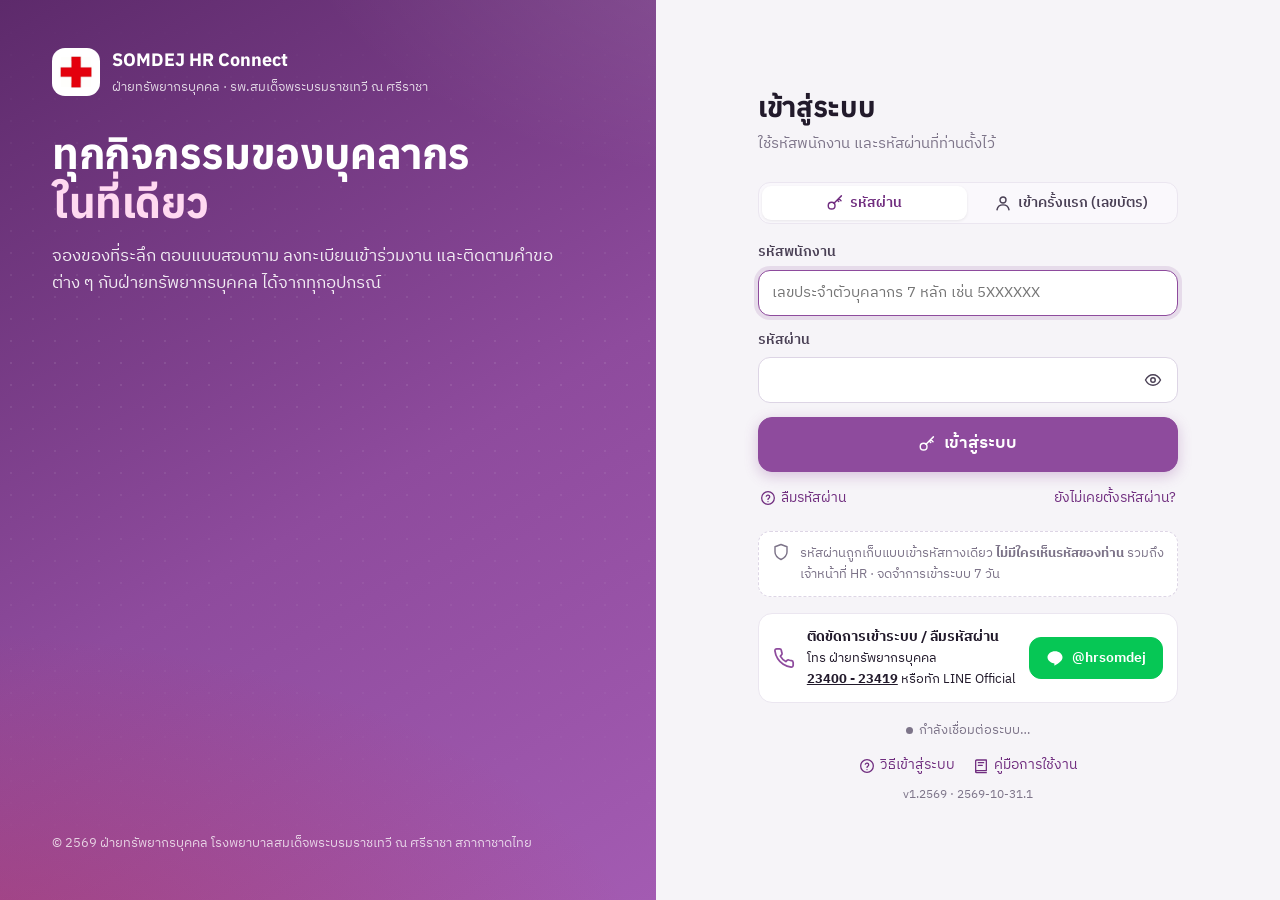
==== index.html @ 440dd239 "2569-11-09.1 HR Connect · เพิ่มเมนู "ใบประกอบวิชาชีพของฉัน" (9 พ.ย. 69)" ====
<!doctype html>
<html lang="th">
<head>
  <meta charset="utf-8">
  <meta name="viewport" content="width=device-width, initial-scale=1, viewport-fit=cover">
  <title>SOMDEJ HR Connect</title>
  <meta name="description" content="ศูนย์รวมกิจกรรมบุคลากร ฝ่ายทรัพยากรบุคคล โรงพยาบาลสมเด็จพระบรมราชเทวี ณ ศรีราชา">
  <meta name="theme-color" content="#8E4B9D">
  <meta property="og:title" content="SOMDEJ HR Connect">
  <meta property="og:description" content="ศูนย์รวมกิจกรรมบุคลากร ฝ่ายทรัพยากรบุคคล รพ.สมเด็จพระบรมราชเทวี ณ ศรีราชา">
  <meta property="og:image" content="shirt-purple.jpg">
  <link rel="icon" href="logo.jpg">
  <link rel="apple-touch-icon" href="logo.jpg">
  <link rel="preconnect" href="https://fonts.googleapis.com">
  <link rel="preconnect" href="https://fonts.gstatic.com" crossorigin>
  <link href="https://fonts.googleapis.com/css2?family=Anuphan:wght@500;600;700&family=IBM+Plex+Sans+Thai:wght@400;500;600;700&display=swap" rel="stylesheet">
  <link rel="stylesheet" href="style.css?v=2569-10-31.1">
</head>
<body>
  <div class="boot" id="bootsplash"><div class="lg"><img src="logo.jpg" alt=""><span>กำลังโหลด SOMDEJ HR Connect…</span></div></div>
  <div id="app" class="app"></div>
  <div id="toasts" aria-live="polite"></div>
  <noscript>กรุณาเปิดใช้งาน JavaScript</noscript>
  <script src="config.js?v=2569-10-31.1"></script>
  <script src="app.js?v=2569-10-31.1-lic"></script>
  <script src="pages-user.js?v=2569-10-31.1"></script>
  <script src="pages-admin.js?v=2569-10-31.1"></script>
  <script src="pages-order.js?v=2569-10-31.1"></script>
  <script src="pages-print.js?v=2569-10-31.1"></script>
  <script src="pages-th.js?v=2569-10-31.1"></script>
  <script src="help.js?v=2569-10-31.1"></script>
</body>
</html>
---- style.css ----
/* SOMDEJ HR Connect — style.css */
:root {
  --bg: #f6f4f8;
  --surface: #ffffff;
  --surface-2: #faf8fc;
  --ink: #221a2b;
  --ink-2: #4a4055;
  --muted: #7d7489;
  --line: #ebe6f0;
  --line-2: #ddd5e5;
  --brand: #c8202e;          /* แดงกาชาด */
  --brand-ink: #9e1823;
  --accent: #8e4b9d;         /* ม่วงเฉลิมพระเกียรติ (เปลี่ยนตามกิจกรรม) */
  --accent-2: #6b3478;
  --accent-soft: #f3eaf6;
  --ok: #1f8a5b; --ok-soft: #e7f5ee;
  --warn: #c2410c; --warn-soft: #fdf0e7;
  --info: #2563eb; --info-soft: #eaf1fe;
  --danger: #c0262d; --danger-soft: #fdecec;
  --radius: 16px; --radius-sm: 10px;
  --shadow: 0 1px 2px rgba(34,26,43,.04), 0 6px 22px rgba(34,26,43,.06);
  --shadow-lg: 0 18px 50px rgba(34,26,43,.18);
  --font: 'IBM Plex Sans Thai', 'Sarabun', 'Leelawadee UI', system-ui, sans-serif;
  --font-head: 'Anuphan', 'IBM Plex Sans Thai', system-ui, sans-serif;
  --side: 248px;
}
* { box-sizing: border-box; }
html, body { margin: 0; padding: 0; }
body { font-family: var(--font); background: var(--bg); color: var(--ink); font-size: 15px; line-height: 1.6; -webkit-font-smoothing: antialiased; }
h1, h2, h3, h4 { font-family: var(--font-head); line-height: 1.3; margin: 0; letter-spacing: -.01em; }
a { color: var(--accent-2); }
button, input, select, textarea { font: inherit; color: inherit; }
.num { font-variant-numeric: tabular-nums; }
.muted { color: var(--muted); }
.small { font-size: 13px; }
.hide { display: none !important; }
.sr { position: absolute; width: 1px; height: 1px; overflow: hidden; clip: rect(0 0 0 0); }
svg.i { width: 18px; height: 18px; flex: none; stroke: currentColor; fill: none; stroke-width: 1.9; stroke-linecap: round; stroke-linejoin: round; vertical-align: -3px; }

/* ---------- ปุ่ม / ฟอร์ม ---------- */
.btn { display: inline-flex; align-items: center; justify-content: center; gap: 8px; border: 1px solid var(--line-2); background: var(--surface); color: var(--ink);
  padding: 9px 16px; border-radius: 12px; font-weight: 600; cursor: pointer; transition: background .15s, border-color .15s, transform .08s, box-shadow .15s; white-space: nowrap; text-decoration: none; min-height: 40px; }
.btn:hover { background: var(--surface-2); border-color: var(--muted); }
.btn:active { transform: translateY(1px); }
.btn:disabled { opacity: .55; cursor: not-allowed; }
.btn.primary { background: var(--accent); border-color: var(--accent); color: #fff; box-shadow: 0 4px 14px color-mix(in srgb, var(--accent) 30%, transparent); }
.btn.primary:hover { background: var(--accent-2); border-color: var(--accent-2); }
.btn.brand { background: var(--brand); border-color: var(--brand); color: #fff; }
.btn.brand:hover { background: var(--brand-ink); }
.btn.ghost { border-color: transparent; background: transparent; }
.btn.ghost:hover { background: var(--accent-soft); }
.btn.danger { color: var(--danger); border-color: #f1c6c8; }
.btn.danger:hover { background: var(--danger-soft); }
.btn.sm { padding: 5px 11px; min-height: 32px; font-size: 13.5px; border-radius: 10px; }
.btn.lg { padding: 13px 24px; font-size: 16.5px; min-height: 52px; border-radius: 14px; }
.btn.block { width: 100%; }
.btn .spin { width: 16px; height: 16px; border: 2px solid currentColor; border-right-color: transparent; border-radius: 50%; animation: spin .7s linear infinite; }
@keyframes spin { to { transform: rotate(360deg); } }
.iconbtn { border: 0; background: transparent; width: 38px; height: 38px; border-radius: 10px; display: inline-grid; place-items: center; cursor: pointer; color: var(--ink-2); }
.iconbtn:hover { background: var(--accent-soft); color: var(--accent-2); }

label.f { display: block; font-size: 13.5px; font-weight: 600; color: var(--ink-2); margin: 0 0 6px; }
.input, select.input, textarea.input { width: 100%; border: 1.5px solid var(--line-2); background: #fff; border-radius: 12px; padding: 10px 13px; outline: none; transition: border-color .15s, box-shadow .15s; min-height: 44px; }
.input:focus { border-color: var(--accent); box-shadow: 0 0 0 4px color-mix(in srgb, var(--accent) 15%, transparent); }
textarea.input { min-height: 90px; resize: vertical; }
.field { margin-bottom: 14px; }
.field .hint { font-size: 12.5px; color: var(--muted); margin-top: 5px; }
.grid2 { display: grid; grid-template-columns: 1fr 1fr; gap: 12px 16px; }
.grid3 { display: grid; grid-template-columns: repeat(3, 1fr); gap: 12px 16px; }
@media (max-width: 640px) { .grid2, .grid3 { grid-template-columns: 1fr; } }
.switch { position: relative; display: inline-flex; align-items: center; gap: 10px; cursor: pointer; user-select: none; font-weight: 500; }
.switch input { position: absolute; opacity: 0; }
.switch .tr { width: 42px; height: 24px; background: var(--line-2); border-radius: 99px; position: relative; transition: background .2s; flex: none; }
.switch .tr::after { content: ''; position: absolute; left: 3px; top: 3px; width: 18px; height: 18px; border-radius: 50%; background: #fff; box-shadow: 0 1px 3px rgba(0,0,0,.2); transition: transform .2s; }
.switch input:checked + .tr { background: var(--accent); }
.switch input:checked + .tr::after { transform: translateX(18px); }
.switch input:focus-visible + .tr { box-shadow: 0 0 0 4px color-mix(in srgb, var(--accent) 20%, transparent); }

/* ---------- ชิป / แท็ก ---------- */
.chip { display: inline-flex; align-items: center; gap: 6px; padding: 3px 10px; border-radius: 99px; font-size: 12.5px; font-weight: 600; background: var(--surface-2); color: var(--ink-2); border: 1px solid var(--line); white-space: nowrap; }
.chip.ok { background: var(--ok-soft); color: var(--ok); border-color: transparent; }
.chip.warn { background: var(--warn-soft); color: var(--warn); border-color: transparent; }
.chip.info { background: var(--info-soft); color: var(--info); border-color: transparent; }
.chip.danger { background: var(--danger-soft); color: var(--danger); border-color: transparent; }
.chip.acc { background: var(--accent-soft); color: var(--accent-2); border-color: transparent; }
.chip.dot::before { content: ''; width: 7px; height: 7px; border-radius: 50%; background: currentColor; }
.chip.live::before { animation: pulse 1.6s infinite; }
@keyframes pulse { 0%, 100% { opacity: 1; } 50% { opacity: .3; } }

/* ---------- การ์ด ---------- */
.card { background: var(--surface); border: 1px solid var(--line); border-radius: var(--radius); box-shadow: var(--shadow); }
.card .hd { display: flex; align-items: center; justify-content: space-between; gap: 12px; padding: 16px 20px; border-bottom: 1px solid var(--line); flex-wrap: wrap; }
.card .hd h3 { font-size: 16.5px; }
.card .bd { padding: 18px 20px; }
.card.pad { padding: 20px; }
.stack > * + * { margin-top: 16px; }
.row { display: flex; align-items: center; gap: 10px; flex-wrap: wrap; }
.row.between { justify-content: space-between; }
.spacer { flex: 1; }

/* ---------- เลย์เอาต์ ---------- */
.app { min-height: 100vh; }
.side { position: fixed; inset: 0 auto 0 0; width: var(--side); background: #fff; border-right: 1px solid var(--line); display: flex; flex-direction: column; z-index: 30; }
.side .brandbox { display: flex; align-items: center; gap: 11px; padding: 18px 18px 14px; }
.side .brandbox img { width: 40px; height: 40px; border-radius: 11px; object-fit: cover; box-shadow: 0 2px 8px rgba(0,0,0,.08); }
.side .brandbox b { font-family: var(--font-head); font-size: 16px; display: block; line-height: 1.15; }
.side .brandbox small { color: var(--muted); font-size: 11.5px; }
.nav { padding: 6px 10px; overflow-y: auto; flex: 1; }
.nav .sec { font-size: 11px; font-weight: 700; letter-spacing: .08em; color: var(--muted); text-transform: uppercase; padding: 14px 10px 6px; }
.nav a { display: flex; align-items: center; gap: 11px; padding: 9px 12px; border-radius: 11px; color: var(--ink-2); text-decoration: none; font-weight: 500; margin: 1px 0; }
.nav a:hover { background: var(--surface-2); color: var(--ink); }
.nav a.on { background: var(--accent-soft); color: var(--accent-2); font-weight: 700; }
.nav a .badge { margin-left: auto; font-size: 11.5px; background: var(--warn); color: #fff; padding: 0 7px; border-radius: 99px; }
.side .me { border-top: 1px solid var(--line); padding: 12px 14px; display: flex; align-items: center; gap: 10px; }
.avatar { width: 38px; height: 38px; border-radius: 50%; display: grid; place-items: center; font-weight: 700; color: #fff; background: linear-gradient(135deg, var(--accent), var(--brand)); flex: none; font-family: var(--font-head); }
.side .me .who { min-width: 0; flex: 1; }
.side .me .who b { display: block; font-size: 13.5px; white-space: nowrap; overflow: hidden; text-overflow: ellipsis; }
.side .me .who small { color: var(--muted); font-size: 12px; display: block; white-space: nowrap; overflow: hidden; text-overflow: ellipsis; }
.main { margin-left: var(--side); min-height: 100vh; }
.topbar { display: none; }
.content { max-width: 1240px; margin: 0 auto; padding: 26px 30px 60px; }
.pagehead { display: flex; align-items: flex-end; justify-content: space-between; gap: 16px; margin-bottom: 20px; flex-wrap: wrap; }
.pagehead h1 { font-size: 26px; }
.pagehead p { margin: 4px 0 0; color: var(--muted); }
.crumb { font-size: 13px; color: var(--muted); margin-bottom: 4px; }
.crumb a { color: var(--muted); text-decoration: none; }
.bottomnav { display: none; }
.announce { background: linear-gradient(90deg, #fff7e6, #fff); border: 1px solid #f6dfae; color: #7a5200; border-radius: 12px; padding: 10px 14px; margin-bottom: 18px; display: flex; gap: 10px; align-items: flex-start; }

@media (max-width: 960px) {
  .side { display: none; }
  .main { margin-left: 0; padding-bottom: 76px; }
  .topbar { display: flex; position: sticky; top: 0; z-index: 25; align-items: center; gap: 10px; padding: 10px 14px; background: rgba(255,255,255,.96); border-bottom: 1px solid var(--line); }
  .topbar img { width: 32px; height: 32px; border-radius: 9px; }
  .topbar b { font-family: var(--font-head); font-size: 15px; line-height: 1.1; }
  .topbar small { display: block; font-size: 11px; color: var(--muted); }
  .content { padding: 18px 16px 40px; }
  .pagehead h1 { font-size: 22px; }
  .bottomnav { display: flex; position: fixed; left: 0; right: 0; bottom: 0; z-index: 25; background: #fff; border-top: 1px solid var(--line); padding: 6px 6px calc(6px + env(safe-area-inset-bottom)); justify-content: space-around; }
  .bottomnav a { flex: 1; display: flex; flex-direction: column; align-items: center; gap: 2px; font-size: 11px; color: var(--muted); text-decoration: none; padding: 5px 2px; border-radius: 10px; }
  .bottomnav a.on { color: var(--accent-2); font-weight: 700; }
  .bottomnav a svg.i { width: 22px; height: 22px; }
}

/* ---------- เข้าสู่ระบบ ---------- */
.login { min-height: 100vh; display: grid; grid-template-columns: 1.05fr 1fr; }
.login .hero { position: relative; overflow: hidden; color: #fff; padding: 46px 52px; display: flex; flex-direction: column; justify-content: space-between;
  background: radial-gradient(1200px 600px at -10% 110%, #c8202e55, transparent 60%), radial-gradient(900px 500px at 120% -10%, #ffffff22, transparent 55%), linear-gradient(150deg, #5d2a6b 0%, #8e4b9d 55%, #a35bb2 100%); }
.login .hero::after { content: ''; position: absolute; inset: 0; background-image: radial-gradient(rgba(255,255,255,.09) 1px, transparent 1px); background-size: 22px 22px; pointer-events: none; mask-image: linear-gradient(180deg, transparent, #000 40%, transparent); }
.login .hero .top { display: flex; align-items: center; gap: 12px; position: relative; z-index: 1; }
.login .hero .top img { width: 48px; height: 48px; border-radius: 13px; background: #fff; }
.login .hero .top b { font-family: var(--font-head); font-size: 18px; display: block; }
.login .hero .top small { opacity: .8; }
.login .hero h1 { font-size: 42px; line-height: 1.18; margin: 30px 0 14px; position: relative; z-index: 1; }
.login .hero h1 em { font-style: normal; color: #ffd9f1; }
.login .hero p.lead { font-size: 16.5px; opacity: .9; max-width: 520px; position: relative; z-index: 1; }
.login .hero .feature { display: flex; gap: 14px; align-items: center; background: rgba(255,255,255,.12); border: 1px solid rgba(255,255,255,.22); border-radius: 18px; padding: 14px; max-width: 520px; position: relative; z-index: 1; margin-top: 26px; }
.login .hero .feature img { width: 92px; height: 92px; object-fit: contain; border-radius: 12px; background: #f4f1ec; }
.login .hero .feature b { font-family: var(--font-head); font-size: 16px; display: block; }
.login .hero .foot { font-size: 12.5px; opacity: .75; position: relative; z-index: 1; }
.login .panel { display: flex; align-items: center; justify-content: center; padding: 40px 24px; background: var(--bg); }
.login .box { width: 100%; max-width: 420px; }
.login .box h2 { font-size: 28px; }
.login .box .sub { color: var(--muted); margin: 6px 0 26px; }
.login .pin { position: relative; }
.login .pin .eye { position: absolute; right: 6px; top: 50%; transform: translateY(-50%); }
.login .note { display: flex; gap: 10px; align-items: flex-start; font-size: 13px; color: var(--muted); background: #fff; border: 1px dashed var(--line-2); border-radius: 12px; padding: 11px 13px; margin-top: 18px; }
.login .status { font-size: 12.5px; color: var(--muted); text-align: center; margin-top: 18px; }
.login .status .dot { display: inline-block; width: 7px; height: 7px; border-radius: 50%; background: var(--muted); margin-right: 6px; }
.login .status.ok .dot { background: var(--ok); }
.login .status.bad .dot { background: var(--danger); }
@media (max-width: 960px) {
  .login { grid-template-columns: 1fr; }
  .login .hero { padding: 26px 22px 30px; }
  .login .hero h1 { font-size: 28px; margin: 22px 0 8px; }
  .login .hero p.lead { font-size: 14.5px; }
  .login .hero .feature { margin-top: 16px; }
  .login .hero .feature img { width: 64px; height: 64px; }
  .login .hero .foot { display: none; }
  .login .panel { padding: 26px 18px 40px; align-items: flex-start; }
}

/* ---------- หน้าแรกบุคลากร ---------- */
.welcome { display: flex; gap: 18px; align-items: center; padding: 22px 24px; border-radius: 20px; color: #fff; position: relative; overflow: hidden;
  background: linear-gradient(120deg, #2b1f3a 0%, #4a2a58 60%, #6b3478 100%); margin-bottom: 22px; }
.welcome::after { content: ''; position: absolute; right: -60px; top: -60px; width: 240px; height: 240px; border-radius: 50%; background: radial-gradient(circle, rgba(255,255,255,.14), transparent 70%); }
.welcome .avatar { width: 56px; height: 56px; font-size: 22px; border: 2px solid rgba(255,255,255,.4); }
.welcome h2 { font-size: 22px; }
.welcome p { margin: 2px 0 0; opacity: .8; font-size: 14px; }
.evgrid { display: grid; grid-template-columns: repeat(auto-fill, minmax(320px, 1fr)); gap: 18px; }
.evcard { background: #fff; border: 1px solid var(--line); border-radius: 20px; overflow: hidden; box-shadow: var(--shadow); display: flex; flex-direction: column; text-decoration: none; color: inherit; transition: transform .18s, box-shadow .18s; }
.evcard:hover { transform: translateY(-3px); box-shadow: 0 14px 36px rgba(34,26,43,.12); }
.evcard .cover { height: 170px; position: relative; background: #f4f1ec; overflow: hidden; border-bottom: 4px solid var(--ec, var(--accent)); }
.evcard .cover img { width: 100%; height: 100%; object-fit: contain; display: block; }
.evcard .cover .tag { position: absolute; left: 14px; top: 14px; }
.evcard .body { padding: 16px 18px 18px; flex: 1; display: flex; flex-direction: column; gap: 8px; }
.evcard h3 { font-size: 17.5px; }
.evcard .meta { font-size: 13px; color: var(--muted); display: flex; gap: 12px; flex-wrap: wrap; }
.evcard .mystate { margin-top: auto; display: flex; align-items: center; justify-content: space-between; gap: 10px; padding-top: 12px; border-top: 1px dashed var(--line); }
.empty { text-align: center; padding: 44px 20px; color: var(--muted); }
.empty svg.i { width: 44px; height: 44px; opacity: .45; margin-bottom: 8px; }

/* ---------- หน้าจองเสื้อ ---------- */
.evhero { display: grid; grid-template-columns: 380px 1fr; gap: 0; background: #fff; border: 1px solid var(--line); border-radius: 22px; overflow: hidden; box-shadow: var(--shadow); margin-bottom: 20px; }
.evhero .pic { background: #f4f1ec; position: relative; cursor: zoom-in; min-height: 240px; }
.evhero .pic img { width: 100%; height: 100%; object-fit: contain; display: block; }
.evhero .pic { display: flex; align-items: center; }
.evhero .pic .zoom { position: absolute; right: 12px; bottom: 12px; background: rgba(255,255,255,.92); border-radius: 99px; padding: 5px 12px; font-size: 12.5px; font-weight: 600; display: flex; gap: 6px; align-items: center; }
.evhero .info { padding: 24px 26px; display: flex; flex-direction: column; gap: 10px; }
.evhero .info h1 { font-size: 25px; }
.evhero .info .subt { color: var(--accent-2); font-weight: 600; font-size: 14px; }
.evhero .info .desc { color: var(--ink-2); font-size: 14.5px; }
.countdown { display: flex; gap: 10px; flex-wrap: wrap; margin-top: 6px; }
.countdown .cd { background: var(--accent-soft); border-radius: 12px; padding: 8px 12px; text-align: center; min-width: 64px; }
.countdown .cd b { display: block; font-family: var(--font-head); font-size: 22px; color: var(--accent-2); line-height: 1.1; }
.countdown .cd small { font-size: 11.5px; color: var(--muted); }
@media (max-width: 860px) { .evhero { grid-template-columns: 1fr; } .evhero .pic { height: 210px; min-height: 0; } .evhero .info { padding: 18px; } .evhero .info h1 { font-size: 21px; } }

.mybanner { display: flex; align-items: center; gap: 16px; padding: 16px 20px; border-radius: 18px; background: linear-gradient(120deg, var(--ok-soft), #fff); border: 1px solid #bfe3cf; margin-bottom: 20px; flex-wrap: wrap; }
.mybanner.decl { background: linear-gradient(120deg, #f4f2f6, #fff); border-color: var(--line-2); }
.mybanner .big { width: 64px; height: 64px; border-radius: 16px; display: grid; place-items: center; background: var(--accent); color: #fff; font-family: var(--font-head); font-size: 22px; font-weight: 700; flex: none; box-shadow: 0 6px 18px color-mix(in srgb, var(--accent) 35%, transparent); }
.mybanner.decl .big { background: #9a92a6; box-shadow: none; }
.mybanner h3 { font-size: 17px; }

.step { background: #fff; border: 1px solid var(--line); border-radius: 20px; padding: 20px 22px; box-shadow: var(--shadow); margin-bottom: 16px; }
.step .sh { display: flex; align-items: center; gap: 12px; margin-bottom: 14px; }
.step .no { width: 30px; height: 30px; border-radius: 50%; background: var(--accent); color: #fff; display: grid; place-items: center; font-weight: 700; font-family: var(--font-head); flex: none; }
.step .sh h3 { font-size: 17px; }
.cuts { display: grid; grid-template-columns: 1fr 1fr; gap: 12px; }
.cut { border: 2px solid var(--line-2); border-radius: 16px; padding: 14px 16px; cursor: pointer; display: flex; align-items: center; gap: 12px; background: #fff; transition: all .15s; text-align: left; }
.cut:hover { border-color: var(--accent); }
.cut.on { border-color: var(--accent); background: var(--accent-soft); box-shadow: 0 0 0 4px color-mix(in srgb, var(--accent) 12%, transparent); }
.cut .ic { width: 46px; height: 46px; border-radius: 12px; background: var(--surface-2); display: grid; place-items: center; color: var(--accent-2); flex: none; }
.cut.on .ic { background: var(--accent); color: #fff; }
.cut b { font-family: var(--font-head); font-size: 17px; display: block; }
.cut small { color: var(--muted); }
.sizes { display: grid; grid-template-columns: repeat(auto-fill, minmax(104px, 1fr)); gap: 10px; }
.size { border: 2px solid var(--line-2); border-radius: 14px; padding: 12px 8px 10px; cursor: pointer; background: #fff; text-align: center; transition: all .15s; position: relative; }
.size:hover { border-color: var(--accent); transform: translateY(-1px); }
.size b { display: block; font-family: var(--font-head); font-size: 22px; line-height: 1.15; }
.size small { display: block; font-size: 11.5px; color: var(--muted); line-height: 1.4; margin-top: 3px; }
.size.on { border-color: var(--accent); background: var(--accent); color: #fff; box-shadow: 0 8px 20px color-mix(in srgb, var(--accent) 35%, transparent); }
.size.on small { color: rgba(255,255,255,.85); }
.size .rec { position: absolute; top: -9px; left: 50%; transform: translateX(-50%); background: var(--ok); color: #fff; font-size: 10.5px; padding: 1px 8px; border-radius: 99px; font-weight: 700; white-space: nowrap; }
.size.na small { color: var(--warn); }
.size.on.na small { color: #ffe3d2; }
.helper { display: flex; gap: 10px; align-items: center; flex-wrap: wrap; margin-top: 14px; padding: 12px 14px; background: var(--surface-2); border-radius: 12px; font-size: 14px; }
.helper .input { width: 110px; min-height: 38px; padding: 6px 10px; }
.chart { width: 100%; border-collapse: collapse; font-size: 13.5px; margin-top: 12px; }
.chart th, .chart td { border: 1px solid var(--line); padding: 6px 8px; text-align: center; }
.chart th { background: var(--surface-2); font-weight: 600; }
.chart td.on, .chart th.on { background: var(--accent-soft); color: var(--accent-2); font-weight: 700; }
.chartwrap { overflow-x: auto; }
.actionbar { position: sticky; bottom: 12px; z-index: 20; background: rgba(34,26,43,.96); color: #fff; border-radius: 18px; padding: 12px 14px 12px 20px; display: flex; align-items: center; gap: 12px; box-shadow: var(--shadow-lg); margin-top: 18px; }
.actionbar .sum { flex: 1; min-width: 0; }
.actionbar .sum small { opacity: .7; display: block; font-size: 12px; }
.actionbar .sum b { font-family: var(--font-head); font-size: 17px; }
.actionbar .btn.primary { box-shadow: none; }
.declinelink { text-align: center; margin-top: 16px; }
@media (max-width: 960px) { .actionbar { bottom: 84px; } }
@media (max-width: 520px) { .actionbar .sum b { font-size: 15px; } .cuts { grid-template-columns: 1fr 1fr; } .cut { flex-direction: column; text-align: center; padding: 12px 8px; } .sizes { grid-template-columns: repeat(3, 1fr); } .actionbar { padding: 10px 10px 10px 16px; } .actionbar .btn { padding: 10px 14px; } }

/* ---------- แดชบอร์ด ---------- */
.kpis { display: grid; grid-template-columns: repeat(5, 1fr); gap: 14px; margin-bottom: 18px; }
.kpi { background: #fff; border: 1px solid var(--line); border-radius: 18px; padding: 16px 18px; box-shadow: var(--shadow); position: relative; overflow: hidden; }
.kpi small { color: var(--muted); font-weight: 600; font-size: 13px; display: flex; align-items: center; gap: 6px; }
.kpi b { display: block; font-family: var(--font-head); font-size: 32px; line-height: 1.15; margin-top: 4px; }
.kpi .sub { font-size: 12.5px; color: var(--muted); }
.kpi.hero { background: linear-gradient(135deg, var(--accent), var(--accent-2)); color: #fff; border: 0; }
.kpi.hero small, .kpi.hero .sub { color: rgba(255,255,255,.82); }
.kpi.hero { padding-right: 96px; }
.kpi .ring { position: absolute; right: 14px; top: 50%; transform: translateY(-50%); }
@media (max-width: 1100px) { .kpis { grid-template-columns: repeat(3, 1fr); } .kpi.hero { grid-column: span 3; } }
@media (max-width: 560px) { .kpis { grid-template-columns: 1fr 1fr; } .kpi.hero { grid-column: span 2; } .kpi b { font-size: 26px; } }
.dgrid { display: grid; grid-template-columns: 1.35fr 1fr; gap: 18px; }
@media (max-width: 1060px) { .dgrid { grid-template-columns: 1fr; } }
.dgrid > *, .stack > * { min-width: 0; }
.sizeeditor [data-s=note] { min-width: 90px; }
.bars .b { display: grid; grid-template-columns: 54px 1fr 54px; align-items: center; gap: 10px; padding: 4px 0; font-size: 14px; }
.bars .b .lbl { font-weight: 700; font-family: var(--font-head); }
.bars .b .track { height: 22px; background: var(--surface-2); border-radius: 7px; overflow: hidden; }
.bars .b .fill { height: 100%; background: linear-gradient(90deg, var(--accent), color-mix(in srgb, var(--accent) 70%, #fff)); border-radius: 7px; min-width: 2px; transition: width .6s cubic-bezier(.2,.8,.2,1); }
.bars .b .fill.f { background: linear-gradient(90deg, #c45a8c, #e79bbd); }
.bars .b .val { text-align: right; font-weight: 700; font-variant-numeric: tabular-nums; }
.bars h4 { font-size: 14px; color: var(--ink-2); margin: 6px 0 6px; display: flex; justify-content: space-between; }
.formcopy { display: grid; grid-template-columns: repeat(auto-fill, minmax(150px, 1fr)); gap: 8px; }
.fc { display: flex; justify-content: space-between; align-items: center; gap: 8px; border: 1px solid var(--line); border-radius: 10px; padding: 7px 8px 7px 12px; background: #fff; cursor: pointer; transition: all .12s; }
.fc:hover { border-color: var(--accent); background: var(--accent-soft); }
.fc span { font-size: 12.5px; color: var(--muted); }
.fc b { font-family: var(--font-head); font-size: 18px; font-variant-numeric: tabular-nums; }
.fc.copied { border-color: var(--ok); background: var(--ok-soft); }
.fc .n { font-size: 11px; color: var(--muted); min-width: 18px; }
.prog { height: 8px; border-radius: 99px; background: var(--surface-2); overflow: hidden; min-width: 70px; }
.prog > i { display: block; height: 100%; border-radius: 99px; background: var(--accent); }
.prog.lo > i { background: var(--warn); } .prog.mid > i { background: #d4a017; } .prog.hi > i { background: var(--ok); }
.timeline { display: flex; align-items: flex-end; gap: 4px; height: 110px; padding-top: 6px; }
.timeline .col { flex: 1; display: flex; flex-direction: column; align-items: center; justify-content: flex-end; gap: 4px; min-width: 0; height: 100%; }
.timeline .col i { width: 100%; max-width: 34px; background: color-mix(in srgb, var(--accent) 75%, #fff); border-radius: 6px 6px 3px 3px; min-height: 3px; }
.timeline .col small { font-size: 10.5px; color: var(--muted); white-space: nowrap; }
.timeline .col b { font-size: 11px; }
.recent li { display: flex; align-items: center; gap: 10px; padding: 8px 0; border-bottom: 1px dashed var(--line); font-size: 14px; }
.recent li:last-child { border: 0; }
.recent { list-style: none; margin: 0; padding: 0; }

/* ---------- ตาราง ---------- */
.tablewrap { overflow-x: auto; }
table.t { width: 100%; border-collapse: separate; border-spacing: 0; font-size: 14px; }
table.t th { text-align: left; font-size: 12.5px; color: var(--muted); font-weight: 700; padding: 10px 12px; background: var(--surface-2); border-bottom: 1px solid var(--line); white-space: nowrap; position: sticky; top: 0; cursor: default; }
table.t th.sort { cursor: pointer; }
table.t th.sort:hover { color: var(--ink); }
table.t td { padding: 10px 12px; border-bottom: 1px solid var(--line); vertical-align: middle; }
table.t tr:hover td { background: #fcfbfd; }
table.t td.r, table.t th.r { text-align: right; }
table.t td:first-child { min-width: 150px; }
table.t td .nm { font-weight: 600; }
table.t td .sub { font-size: 12.5px; color: var(--muted); }
table.t tr.click { cursor: pointer; }
.filters { display: flex; gap: 10px; flex-wrap: wrap; align-items: center; }
.filters .input { min-height: 40px; padding: 7px 12px; width: auto; min-width: 160px; flex: 1 1 160px; max-width: 280px; }
.filters .search { flex: 2 1 220px; max-width: 360px; }
.seg { display: inline-flex; background: var(--surface-2); border: 1px solid var(--line); border-radius: 12px; padding: 3px; gap: 2px; flex-wrap: wrap; }
.seg button { border: 0; background: transparent; padding: 6px 12px; border-radius: 9px; cursor: pointer; font-weight: 600; font-size: 13.5px; color: var(--ink-2); white-space: nowrap; }
.seg button.on { background: #fff; color: var(--accent-2); box-shadow: 0 1px 3px rgba(0,0,0,.08); }
.seg button .c { font-size: 11.5px; color: var(--muted); margin-left: 4px; }
.pager { display: flex; justify-content: space-between; align-items: center; gap: 10px; padding: 12px 16px; font-size: 13.5px; color: var(--muted); flex-wrap: wrap; }
.mlist { display: none; }
@media (max-width: 760px) {
  .tablewrap.resp table { display: none; }
  .mlist { display: block; }
  .mlist .mi { padding: 12px 14px; border-bottom: 1px solid var(--line); display: flex; gap: 12px; align-items: center; }
  .mlist .mi .x { flex: 1; min-width: 0; }
  .mlist .mi .x b { display: block; }
  .mlist .mi .x small { color: var(--muted); display: block; font-size: 12.5px; }
}
.tabs { display: flex; gap: 4px; border-bottom: 1px solid var(--line); margin-bottom: 18px; overflow-x: auto; }
.tabs a { padding: 10px 14px; text-decoration: none; color: var(--muted); font-weight: 600; border-bottom: 2.5px solid transparent; white-space: nowrap; display: flex; gap: 7px; align-items: center; }
.tabs a.on { color: var(--accent-2); border-color: var(--accent); }

/* ---------- toast / modal ---------- */
#toasts { position: fixed; top: 16px; right: 16px; z-index: 1000; display: flex; flex-direction: column; gap: 10px; width: min(380px, calc(100vw - 32px)); pointer-events: none; }
.toast { pointer-events: auto; background: #fff; border-radius: 14px; box-shadow: var(--shadow-lg); padding: 13px 14px; display: flex; gap: 11px; align-items: flex-start; border-left: 4px solid var(--info); animation: tin .32s cubic-bezier(.2,.9,.3,1.2) backwards; }
.toast.ok { border-color: var(--ok); } .toast.err { border-color: var(--danger); } .toast.warn { border-color: var(--warn); }
.toast .ti { width: 26px; height: 26px; border-radius: 50%; display: grid; place-items: center; flex: none; background: var(--info-soft); color: var(--info); }
.toast.ok .ti { background: var(--ok-soft); color: var(--ok); } .toast.err .ti { background: var(--danger-soft); color: var(--danger); } .toast.warn .ti { background: var(--warn-soft); color: var(--warn); }
.toast .tm { flex: 1; font-size: 14px; } .toast .tm b { display: block; font-size: 14.5px; }
.toast.out { animation: tout .25s ease forwards; }
@keyframes tin { from { opacity: 0; transform: translateX(30px) scale(.96); } }
@keyframes tout { to { opacity: 0; transform: translateX(30px); } }
@media (max-width: 600px) { #toasts { top: auto; bottom: 90px; right: 16px; } }
.ov { position: fixed; inset: 0; background: rgba(28,20,36,.48); z-index: 900; display: flex; align-items: center; justify-content: center; padding: 18px; animation: fin .2s ease backwards; }
@keyframes fin { from { opacity: 0; } }
.modal { background: #fff; border-radius: 22px; width: 100%; max-width: 520px; max-height: calc(100vh - 36px); display: flex; flex-direction: column; box-shadow: var(--shadow-lg); animation: mpop .28s cubic-bezier(.2,.9,.3,1.15) backwards; }
.modal.lg { max-width: 860px; } .modal.xl { max-width: 1100px; }
@keyframes mpop { from { opacity: 0; transform: translateY(16px) scale(.97); } }
.modal .mh { padding: 18px 22px 12px; display: flex; align-items: flex-start; gap: 12px; }
.modal .mh h3 { font-size: 19px; flex: 1; }
.modal .mb { padding: 4px 22px 18px; overflow-y: auto; }
.modal .mf { padding: 14px 22px 18px; display: flex; gap: 10px; justify-content: flex-end; border-top: 1px solid var(--line); flex-wrap: wrap; }
.modal .bigicon { width: 64px; height: 64px; border-radius: 50%; display: grid; place-items: center; margin: 6px auto 12px; }
.modal .bigicon svg.i { width: 32px; height: 32px; }
.modal .bigicon.ok { background: var(--ok-soft); color: var(--ok); } .modal .bigicon.warn { background: var(--warn-soft); color: var(--warn); } .modal .bigicon.danger { background: var(--danger-soft); color: var(--danger); } .modal .bigicon.acc { background: var(--accent-soft); color: var(--accent-2); }
.modal .center { text-align: center; }
@media (max-width: 600px) { .ov { align-items: flex-end; padding: 0; } .modal { border-radius: 22px 22px 0 0; max-height: 92vh; } .modal .mf .btn { flex: 1; } }
.success-burst { position: relative; }
.success-burst .check { width: 84px; height: 84px; border-radius: 50%; background: var(--ok); margin: 6px auto 14px; display: grid; place-items: center; animation: pop .5s cubic-bezier(.2,.9,.3,1.4) backwards; box-shadow: 0 10px 30px rgba(31,138,91,.35); }
.success-burst .check svg { width: 44px; height: 44px; stroke: #fff; stroke-width: 3; fill: none; stroke-dasharray: 60; stroke-dashoffset: 60; animation: draw .5s .25s ease forwards; }
@keyframes pop { from { transform: scale(.3); opacity: 0; } }
@keyframes draw { to { stroke-dashoffset: 0; } }
.confetti { position: absolute; inset: -20px 0 auto; height: 0; pointer-events: none; }
.confetti i { position: absolute; width: 8px; height: 12px; border-radius: 2px; animation: fall 1.4s ease-out forwards; opacity: 0; }
@keyframes fall { 0% { opacity: 1; transform: translateY(0) rotate(0); } 100% { opacity: 0; transform: translateY(160px) rotate(540deg); } }
.lightbox img { max-width: 100%; display: block; border-radius: 12px; }
.mailframe { width: 100%; height: 66vh; border: 1px solid var(--line); border-radius: 12px; background: #f2f0f5; }
.skel { background: linear-gradient(90deg, #eee9f2 25%, #f7f4f9 50%, #eee9f2 75%); background-size: 200% 100%; animation: sk 1.2s infinite; border-radius: 12px; }
@keyframes sk { to { background-position: -200% 0; } }
.loadingpage { padding: 40px 0; display: grid; gap: 14px; }
.boot { position: fixed; inset: 0; display: grid; place-items: center; background: var(--bg); z-index: 50; }
.boot .lg { display: flex; flex-direction: column; align-items: center; gap: 14px; color: var(--muted); }
.boot img { width: 64px; height: 64px; border-radius: 18px; animation: breathe 1.6s ease-in-out infinite; }
@keyframes breathe { 50% { transform: scale(.94); opacity: .75; } }
.kv { display: grid; grid-template-columns: 140px 1fr; gap: 6px 14px; font-size: 14px; }
.kv dt { color: var(--muted); } .kv dd { margin: 0; font-weight: 600; }
.dropzone { border: 2px dashed var(--line-2); border-radius: 16px; padding: 28px 18px; text-align: center; cursor: pointer; transition: all .15s; background: var(--surface-2); }
.dropzone:hover, .dropzone.over { border-color: var(--accent); background: var(--accent-soft); }
.dropzone svg.i { width: 34px; height: 34px; color: var(--accent); }
.mailcards { display: grid; grid-template-columns: repeat(auto-fill, minmax(260px, 1fr)); gap: 14px; }
.mailcard { border: 1px solid var(--line); border-radius: 16px; padding: 16px; background: #fff; display: flex; flex-direction: column; gap: 10px; }
.mailcard .ic { width: 42px; height: 42px; border-radius: 12px; display: grid; place-items: center; background: var(--accent-soft); color: var(--accent-2); }
.mailcard h4 { font-size: 15.5px; }
.mailcard p { margin: 0; font-size: 13.5px; color: var(--muted); flex: 1; }
.daypick { display: flex; gap: 6px; flex-wrap: wrap; }
.daypick label { cursor: pointer; }
.daypick input { display: none; }
.daypick span { display: inline-grid; place-items: center; width: 40px; height: 36px; border-radius: 10px; border: 1.5px solid var(--line-2); font-weight: 600; font-size: 13.5px; }
.daypick input:checked + span { background: var(--accent); border-color: var(--accent); color: #fff; }
.sizeeditor td { padding: 5px 6px; }
.sizeeditor .input { min-height: 36px; padding: 5px 8px; }
.colorpick { display: flex; gap: 8px; flex-wrap: wrap; }
.colorpick button { width: 32px; height: 32px; border-radius: 50%; border: 3px solid #fff; box-shadow: 0 0 0 1.5px var(--line-2); cursor: pointer; }
.colorpick button.on { box-shadow: 0 0 0 2.5px var(--ink); }
.ver { font-size: 11.5px; color: var(--muted); text-align: center; padding: 6px; }
.banner-update { position: fixed; left: 50%; bottom: 18px; transform: translateX(-50%); z-index: 950; background: var(--ink); color: #fff; border-radius: 99px; padding: 8px 10px 8px 18px; display: flex; gap: 12px; align-items: center; box-shadow: var(--shadow-lg); font-size: 14px; }
@media print { .side, .topbar, .bottomnav, .actionbar, #toasts, .btn { display: none !important; } .main { margin: 0; } }

.imgprev { display: grid; grid-template-columns: 1fr 1fr; gap: 12px; margin: 4px 0 14px; }
.imgprev .box { border: 1px dashed var(--line-2); border-radius: 12px; padding: 8px; background: var(--surface-2); }
.imgprev .box small { display: block; color: var(--muted); font-size: 12px; margin-bottom: 6px; }
.imgprev .frame { background: #f4f1ec; border-radius: 8px; overflow: hidden; display: grid; place-items: center; }
.imgprev .frame img { width: 100%; height: 100%; object-fit: contain; display: block; }
.imgprev .meta { font-size: 12px; margin-top: 6px; }

/* ---------- พื้นที่ทำงานต่อกิจกรรม ---------- */
.evbar { background: #fff; border: 1px solid var(--line); border-top: 5px solid var(--ec, var(--accent)); border-radius: 18px; padding: 14px 20px 0; margin-bottom: 18px; box-shadow: var(--shadow); }
.evbar h1 { font-size: 22px; }
.evbar .evicon { width: 44px; height: 44px; border-radius: 12px; display: grid; place-items: center; background: var(--accent-soft); color: var(--accent-2); flex: none; }
.evbar .tabs a { padding-bottom: 12px; }
#page.ws .pagehead h1 { font-size: 19px; }
#page.ws .pagehead .crumb { display: none; }
.nav a.evnav { font-size: 13.5px; padding: 7px 12px; }
.nav a.evnav .edot { width: 10px; height: 10px; border-radius: 50%; flex: none; box-shadow: 0 0 0 3px #fff, 0 0 0 4px var(--line); }
.nav a.evnav .t { white-space: nowrap; overflow: hidden; text-overflow: ellipsis; flex: 1; min-width: 0; }
.nav a.evnav .live { width: 7px; height: 7px; border-radius: 50%; background: var(--ok); flex: none; animation: pulse 1.6s infinite; }
@media (max-width: 760px) { .evbar { padding: 12px 14px 0; } .evbar h1 { font-size: 18px; } }

/* ---------- สั่งซื้อ ---------- */
.qgrid { display: grid; grid-template-columns: repeat(auto-fill, minmax(150px, 1fr)); gap: 10px; }
.qgrid.sm { grid-template-columns: repeat(auto-fill, minmax(110px, 1fr)); }
.qcell { border: 2px solid var(--line-2); border-radius: 14px; padding: 10px 12px; background: #fff; transition: border-color .15s, box-shadow .15s; }
.qcell.on { border-color: var(--accent); box-shadow: 0 0 0 4px color-mix(in srgb, var(--accent) 12%, transparent); background: var(--accent-soft); }
.qcell .qtop { display: flex; justify-content: space-between; align-items: baseline; gap: 6px; }
.qcell .qtop b { font-family: var(--font-head); font-size: 20px; }
.qcell .price { font-size: 13px; font-weight: 700; color: var(--accent-2); }
.qcell small { display: block; color: var(--muted); font-size: 11.5px; min-height: 16px; }
.qcell .input { min-height: 36px; padding: 4px 8px; margin-top: 6px; }
.stepper { display: flex; align-items: center; gap: 6px; margin-top: 8px; }
.stepper button { width: 38px; height: 38px; border-radius: 10px; border: 1.5px solid var(--line-2); background: #fff; font-size: 20px; font-weight: 700; cursor: pointer; color: var(--accent-2); flex: none; }
.stepper button:disabled { opacity: .35; cursor: default; }
.stepper button:not(:disabled):hover { border-color: var(--accent); }
.stepper input { width: 100%; min-width: 0; height: 38px; text-align: center; border: 1.5px solid var(--line-2); border-radius: 10px; font-weight: 700; font-size: 16px; }
.ocard.cancelled { opacity: .6; }
.osteps { display: flex; gap: 4px; margin-top: 14px; overflow-x: auto; padding-bottom: 2px; }
.osteps > div { flex: 1; min-width: 74px; display: flex; flex-direction: column; gap: 5px; }
.osteps i { height: 6px; border-radius: 99px; background: var(--line); display: block; }
.osteps span { font-size: 11px; color: var(--muted); line-height: 1.3; }
.osteps .done i { background: var(--ok); } .osteps .done span { color: var(--ok); }
.osteps .now i { background: var(--accent); animation: pulse 1.6s infinite; } .osteps .now span { color: var(--accent-2); font-weight: 700; }
.osteps .now.bad i { background: var(--danger); } .osteps .now.bad span { color: var(--danger); }
.paygrid { display: grid; grid-template-columns: 300px 1fr; gap: 22px; align-items: start; }
@media (max-width: 720px) { .paygrid { grid-template-columns: 1fr; } }
.qrbox { border: 1px solid var(--line); border-radius: 16px; padding: 14px; text-align: center; background: #fff; }
.qrbox .pphead { background: #0b2a4a; color: #fff; border-radius: 10px; padding: 8px; display: flex; justify-content: center; gap: 8px; align-items: baseline; margin-bottom: 10px; }
.qrbox .qrimg img { width: 100%; max-width: 240px; display: block; margin: 0 auto; image-rendering: pixelated; }
.qrbox .amt { margin: 10px 0 4px; } .qrbox .amt small { display: block; color: var(--muted); }
.qrbox .amt b { font-family: var(--font-head); font-size: 32px; color: #0b2a4a; }
.paysteps { margin: 0 0 12px; padding-left: 20px; font-size: 14.5px; } .paysteps li { margin-bottom: 6px; }
.slipprev { display: grid; grid-template-columns: 110px 1fr; gap: 12px; align-items: start; }
.slipprev img { width: 110px; border-radius: 10px; border: 1px solid var(--line); }
.slipbig { background: var(--surface-2); border-radius: 14px; min-height: 300px; display: grid; place-items: center; overflow: auto; max-height: 72vh; }
.slipbig img { max-width: 100%; display: block; }
.bulkbar { display: flex; flex-wrap: wrap; gap: 10px; align-items: center; background: var(--accent-soft); color: var(--accent-2); border-radius: 12px; padding: 8px 12px; margin-top: 10px; font-weight: 600; font-size: 14px; }

/* ---------- เอกสารพิมพ์ ---------- */
.doclist { display: grid; gap: 8px; }
.docopt { display: flex; gap: 12px; align-items: flex-start; text-align: left; border: 2px solid var(--line-2); border-radius: 14px; padding: 10px 12px; background: #fff; cursor: pointer; }
.docopt:hover { border-color: var(--accent); }
.docopt.on { border-color: var(--accent); background: var(--accent-soft); }
.docopt .ic { width: 36px; height: 36px; border-radius: 10px; display: grid; place-items: center; background: var(--surface-2); color: var(--accent-2); flex: none; }
.docopt.on .ic { background: var(--accent); color: #fff; }
.docopt b { display: block; font-size: 14.5px; } .docopt small { color: var(--muted); font-size: 12px; line-height: 1.4; display: block; }
.printframe { width: 100%; height: 78vh; border: 0; display: block; background: #fff; border-radius: 0 0 var(--radius) var(--radius); }
@media (max-width: 1060px) { .dgrid[style*="360px"] { grid-template-columns: 1fr !important; } .printframe { height: 70vh; } }

/* ---- ปุ่ม "? วิธีใช้" + หน้าต่างวิธีใช้ (2569-10-28.5) ---- */
.helpbtn { display: inline-flex; align-items: center; gap: 6px; height: 34px; padding: 0 12px 0 9px; border-radius: 999px; border: 1px solid color-mix(in srgb, var(--accent) 30%, var(--line)); background: color-mix(in srgb, var(--accent) 8%, #fff); color: var(--accent-2); font: inherit; font-size: 13.5px; font-weight: 600; cursor: pointer; white-space: nowrap; }
.helpbtn:hover { background: color-mix(in srgb, var(--accent) 15%, #fff); }
.helpbtn svg.i { width: 18px; height: 18px; }
.crumbrow { margin-bottom: 10px; }
.crumbrow .crumb { margin: 0; }
.linkbtn { display: inline-flex; align-items: center; gap: 5px; background: none; border: 0; padding: 4px 2px; font: inherit; font-size: 13.5px; color: var(--accent-2); text-decoration: none; cursor: pointer; }
.linkbtn svg.i { width: 16px; height: 16px; }
.linkbtn:hover { text-decoration: underline; }
ol.helpsteps { margin: 0; padding: 0; list-style: none; counter-reset: hs; display: grid; gap: 10px; }
ol.helpsteps li { counter-increment: hs; position: relative; padding: 2px 0 2px 38px; line-height: 1.6; }
ol.helpsteps li::before { content: counter(hs); position: absolute; left: 0; top: 0; width: 27px; height: 27px; border-radius: 50%; background: var(--accent); color: #fff; font-weight: 700; font-size: 13.5px; display: grid; place-items: center; }
.helptips { margin-top: 16px; background: var(--surface-2); border: 1px solid var(--line); border-radius: 12px; padding: 12px 14px; font-size: 14px; }
.helptips b { display: flex; align-items: center; gap: 6px; color: var(--accent-2); }
.helptips ul { margin: 6px 0 0; padding-left: 20px; line-height: 1.6; }
.mh h3 svg.i { vertical-align: -3px; color: var(--accent); }
@media (max-width: 960px) { .pagehead .helpbtn span, .evbar .helpbtn span { display: inline; } }

/* ===================================================================== 2569-10-29.1 : รหัสผ่าน · ข้อมูลติดต่อ · PICK · ผู้ดูแลรายกิจกรรม · ความเป็นส่วนตัว */
.lgtabs { display: grid; grid-template-columns: 1fr 1fr; width: 100%; margin-bottom: 18px; }
.lgtabs button { justify-content: center; display: inline-flex; align-items: center; gap: 6px; font-size: 14px; }
.lgerr { background: var(--danger-soft); color: var(--danger); border-radius: 12px; padding: 10px 13px; font-size: 14px; margin-bottom: 14px; display: flex; gap: 8px; }
.helpbox { display: flex; gap: 12px; align-items: center; flex-wrap: wrap; background: #fff; border: 1px solid var(--line); border-radius: 14px; padding: 12px 14px; margin-top: 16px; font-size: 14px; }
.helpbox > svg.i { color: var(--accent); width: 22px; height: 22px; }
.helpbox a.num { color: var(--ink); font-weight: 700; }
.btn.line { background: #06c755; border-color: #06c755; color: #fff; }
.btn.line:hover { background: #05b14b; }
.btn.line svg.i { stroke: none; }
.pwrules { list-style: none; margin: -4px 0 14px; padding: 0; display: grid; grid-template-columns: 1fr 1fr; gap: 4px 12px; font-size: 13px; color: var(--muted); }
.pwrules li { display: flex; align-items: center; gap: 6px; }
.pwrules li svg.i { width: 15px; height: 15px; color: var(--danger); }
.pwrules li.ok { color: var(--ok); }
.pwrules li.ok svg.i { color: var(--ok); }
.input.otp { font-size: 28px; letter-spacing: 12px; text-align: center; font-variant-numeric: tabular-nums; font-weight: 700; }
.bigicon { width: 58px; height: 58px; border-radius: 16px; display: grid; place-items: center; margin: 0 auto 10px; background: var(--accent-soft); color: var(--accent-2); }
.bigicon svg.i { width: 28px; height: 28px; }
.bigicon.warn { background: var(--warn-soft); color: var(--warn); }
.bigicon.danger { background: var(--danger-soft); color: var(--danger); }
/* หน้าแรก: ข้อมูลติดต่อ */
.wcontact { display: flex; flex-wrap: wrap; gap: 6px 14px; margin-top: 10px; font-size: 13.5px; opacity: .95; align-items: center; }
.wcontact > span { display: inline-flex; align-items: center; gap: 5px; }
.wcontact svg.i { width: 15px; height: 15px; }
.wedit { display: inline-flex; align-items: center; gap: 5px; background: rgba(255,255,255,.16); border: 1px solid rgba(255,255,255,.35); color: #fff; border-radius: 99px; padding: 3px 11px; font-size: 13px; cursor: pointer; }
.wedit:hover { background: rgba(255,255,255,.28); }
.wedit svg.i { width: 14px; height: 14px; }
.pwbanner { display: flex; gap: 12px; align-items: center; flex-wrap: wrap; background: linear-gradient(90deg, var(--info-soft), #fff); border: 1px solid #cfe0fb; color: #1e3a8a; border-radius: 16px; padding: 12px 16px; margin: 14px 0 18px; }
.pwbanner > svg.i { width: 24px; height: 24px; color: var(--info); }
.mygrid { display: grid; grid-template-columns: 1fr 1fr; gap: 16px; margin-top: 22px; }
.mycard { margin: 0; }
.ctgrid { display: grid; gap: 12px; }
.ctrow { display: flex; gap: 12px; align-items: center; }
.ctrow .ci { width: 38px; height: 38px; border-radius: 12px; display: grid; place-items: center; background: var(--surface-2); color: var(--accent-2); flex: none; }
.ctrow small { display: block; color: var(--muted); font-size: 12.5px; }
.ctrow b { font-weight: 600; word-break: break-all; }
@media (max-width: 860px) { .mygrid { grid-template-columns: 1fr; } .pwrules { grid-template-columns: 1fr; } }
/* หน้ากิจกรรม PICK */
.noticebox { display: flex; gap: 12px; background: #fff7e0; border: 1.5px solid #f3cf76; border-left: 7px solid #e8a317; border-radius: 16px; padding: 14px 16px; margin-bottom: 16px; color: #5c4a14; }
.noticebox > svg.i { color: #b87900; width: 22px; height: 22px; margin-top: 2px; }
.noticebox b { color: #6b4a00; }
.noticebox ul { margin: 4px 0 0; padding-left: 20px; }
.noticebox li { margin-bottom: 3px; }
.contactbox { display: flex; gap: 12px; align-items: flex-start; background: #e5f6f6; border: 1.5px solid #8ad3d3; border-left: 7px solid #0e8f8f; border-radius: 16px; padding: 12px 16px; color: #064e4e; margin-top: 16px; }
.contactbox > svg.i { color: #0e8f8f; margin-top: 3px; }
.picks { display: grid; gap: 10px; }
.pick { position: relative; display: flex; align-items: center; gap: 12px; border: 2px solid var(--line-2); border-left-width: 6px; border-radius: 14px; padding: 12px 14px; background: #fff; cursor: pointer; transition: all .15s; }
.pick:hover { border-color: color-mix(in srgb, var(--accent) 50%, var(--line-2)); background: var(--surface-2); }
.pick input { position: absolute; opacity: 0; pointer-events: none; }
.pick .rd { width: 22px; height: 22px; border-radius: 50%; border: 2px solid var(--line-2); flex: none; display: grid; place-items: center; background: #fff; }
.pick.on { border-color: var(--accent); background: var(--accent-soft); box-shadow: 0 0 0 4px color-mix(in srgb, var(--accent) 12%, transparent); }
.pick.on .rd { border-color: var(--accent); background: var(--accent); box-shadow: inset 0 0 0 4px #fff; }
.pick .pt { flex: 1; min-width: 0; }
.pick .pt b { display: block; font-weight: 600; line-height: 1.45; }
.pick .pt small { color: var(--muted); font-size: 12.5px; }
.pick .pimg { width: 64px; height: 64px; border-radius: 10px; overflow: hidden; flex: none; background: var(--surface-2); }
.pick .pimg img { width: 100%; height: 100%; object-fit: cover; display: block; }
.pick.decl { border-style: dashed; border-color: #f0a3b0; background: #fff0f2; }
.pick.decl .pt b { color: #8a2a3b; }
.pick.decl.on { border-style: solid; border-color: #d6455d; background: #ffe4e8; box-shadow: 0 0 0 4px rgba(214,69,93,.14); }
.pick.decl.on .rd { border-color: #d6455d; background: #d6455d; }
.empty-note { padding: 12px 14px; border-radius: 12px; background: var(--surface-2); color: var(--muted); font-size: 14.5px; }
.pickconfirm { font-family: var(--font-head); font-size: 21px; font-weight: 700; color: var(--accent-2); margin: 8px 0 2px; line-height: 1.4; }
.coverico { position: absolute; inset: 0; display: grid; place-items: center; color: rgba(255,255,255,.55); }
.coverico svg.i { width: 54px; height: 54px; }
/* ผู้ดูแล: แดชบอร์ด PICK · ติดตาม · ตั้งค่า */
.pbar { padding: 8px 0; border-bottom: 1px dashed var(--line); }
.pbar .lbl2 { font-size: 13.5px; font-weight: 500; min-width: 0; }
.pbar .track { position: relative; height: 10px; border-radius: 99px; background: var(--surface-2); margin-top: 6px; overflow: hidden; }
.pbar .fill { position: absolute; left: 0; top: 0; bottom: 0; border-radius: 99px; background: var(--accent); z-index: 2; }
.pbar .fill.ghost { background: color-mix(in srgb, var(--accent) 18%, #fff); z-index: 1; }
tr.selrow td { background: color-mix(in srgb, var(--warn) 7%, #fff) !important; }
.bulkbar .spacer { flex: 1; }
.btn.dangerfill { background: var(--danger); border-color: var(--danger); color: #fff; } .btn.dangerfill:hover { filter: brightness(.92); }
.pkedit td { vertical-align: middle; }
.pkedit .input { min-height: 38px; padding: 6px 10px; font-size: 14px; }
.pthumb { width: 38px; height: 38px; border-radius: 8px; overflow: hidden; flex: none; background: var(--surface-2); display: inline-block; }
.pthumb img { width: 100%; height: 100%; object-fit: cover; display: block; }
.evchecks { display: grid; gap: 8px; max-height: 300px; overflow: auto; }
.evchecks .docopt input { margin-top: 4px; }
.edot { display: inline-block; width: 8px; height: 8px; border-radius: 50%; margin-right: 4px; vertical-align: 1px; }
.tempw { font-family: ui-monospace, 'SFMono-Regular', Menlo, monospace; font-size: 34px; font-weight: 700; letter-spacing: 4px; color: var(--accent-2); background: var(--accent-soft); border-radius: 14px; padding: 10px 16px; margin: 8px auto; display: inline-block; }
/* ความเป็นส่วนตัว: เบอร์/อีเมล */
.pii { cursor: pointer; color: var(--ink-2); border-bottom: 1px dotted var(--line-2); white-space: nowrap; font-variant-numeric: tabular-nums; }
.pii:hover { color: var(--accent-2); border-bottom-color: var(--accent); }
.piibtn svg.i { width: 16px; height: 16px; }
.evhero > .info:only-child { grid-column: 1 / -1; border-top: 6px solid var(--accent); }
.helpbox a.num { white-space: nowrap; }
#wsSwitch { max-width: 100%; min-width: 0; text-overflow: ellipsis; }
.evbar .row { min-width: 0; }
@media (max-width: 640px) { #wsSwitch { width: 100% !important; } }
.kv dd .chip { white-space: normal; }

/* =================================================================== Hospital Town Hall (2569-10-31.1) */
:root { --th: #ED1C24; --th-ink: #b3121a; --th-soft: #fdecec; }
input.input.sm, .input.sm { min-height: 34px; padding: 5px 10px; font-size: 14px; }
.timeline .col .bar { width: 100%; max-width: 34px; background: color-mix(in srgb, var(--accent) 75%, #fff); border-radius: 6px 6px 3px 3px; min-height: 3px; }
.th-kicker { display: inline-flex; align-items: center; gap: 6px; font-size: 12.5px; font-weight: 700; letter-spacing: .08em; text-transform: uppercase; color: var(--th); }
.th-hero { position: relative; border-radius: 22px; overflow: hidden; background: radial-gradient(120% 140% at 100% 0%, #fff1f1 0%, #fff 55%); border: 1px solid #f6d3d5; box-shadow: var(--shadow); margin-bottom: 18px; }
.th-hero::before { content: ''; position: absolute; inset: 0 auto 0 0; width: 6px; background: var(--th); }
.th-hero-in { padding: 22px 26px 16px 30px; }
.th-hero h1 { font-size: 25px; margin: 6px 0 4px; }
.th-hero .subt { color: var(--ink-2); font-weight: 500; }
.th-hero .desc { margin: 12px 0 0; color: var(--ink-2); max-width: 820px; }
.th-chips { gap: 8px; margin-top: 10px; flex-wrap: wrap; }
.th-chips label.chip { cursor: pointer; }
.th-values { display: flex; flex-wrap: wrap; gap: 6px 14px; align-items: center; padding: 10px 26px 12px 30px; border-top: 1px dashed #f3c9cc; background: rgba(255,255,255,.7); font-size: 12px; color: var(--ink-2); }
.th-values .v { display: inline-flex; align-items: center; gap: 6px; }
.th-values .v b { width: 22px; height: 22px; border-radius: 6px; display: grid; place-items: center; background: var(--th); color: #fff; font-family: var(--font-head); font-size: 12px; }
.th-values .v.dna b { background: #fff; color: var(--th); border: 1.5px solid var(--th); }
.th-values .v small { display: block; color: var(--muted); font-size: 11px; line-height: 1.2; }
.th-values .v > span { line-height: 1.25; font-weight: 600; }
.th-values .sep { width: 1px; height: 22px; background: #f0c5c8; }
.th-card .th-cover { background: linear-gradient(135deg, var(--th) 0%, #9e1018 100%); border-bottom-color: #9e1018; }
.th-coverin { position: absolute; inset: 0; display: flex; flex-direction: column; align-items: center; justify-content: center; gap: 8px; color: #fff; font-family: var(--font-head); font-weight: 700; letter-spacing: .06em; }
.th-coverin svg.i { width: 46px; height: 46px; opacity: .95; }
.th-coverin::after { content: ''; position: absolute; right: -40px; bottom: -40px; width: 160px; height: 160px; border-radius: 50%; border: 22px solid rgba(255,255,255,.12); }
.th-cats { display: grid; gap: 12px; }
.th-group { margin: 12px 2px 0; font-family: var(--font-head); font-weight: 700; color: var(--th-ink); font-size: 15px; display: flex; align-items: center; gap: 10px; }
.th-group::after { content: ''; flex: 1; height: 1px; background: #f3c9cc; }
.th-cat .hd { padding: 12px 16px; }
.th-cat .hd b { font-family: var(--font-head); font-size: 15.5px; }
.th-cat .bd { padding: 12px 16px; display: grid; gap: 10px; }
.th-cat.done { border-color: #bfe3cf; }
.th-catno { display: inline-grid; place-items: center; min-width: 36px; height: 24px; padding: 0 6px; border-radius: 8px; background: var(--th-soft); color: var(--th-ink); font-weight: 700; font-size: 13px; margin-right: 8px; }
.th-cat.done .th-catno { background: var(--ok-soft); color: var(--ok); }
.th-pk { display: flex; gap: 12px; align-items: flex-start; padding: 10px; border-radius: 12px; background: var(--surface-2); border: 1px solid var(--line); }
.th-pk .avatar { flex: none; }
.th-why { margin-top: 6px; }
.th-why > summary { cursor: pointer; font-size: 13px; color: var(--accent-2); font-weight: 600; list-style: none; display: inline-flex; gap: 6px; align-items: center; }
.th-why > summary::-webkit-details-marker { display: none; }
.th-why textarea { margin-top: 8px; }
.th-rs { display: flex; flex-wrap: wrap; gap: 6px; margin-top: 8px; }
.th-rs .chip { cursor: pointer; font-weight: 500; }
button.chip { font-family: inherit; cursor: pointer; }
.th-txt { margin-top: 6px; color: var(--ink-2); font-style: italic; }
.th-add { justify-self: start; border-style: dashed; }
.th-plist { display: grid; gap: 6px; max-height: 56vh; overflow: auto; margin-top: 6px; }
.th-pitem { display: flex; align-items: center; gap: 12px; width: 100%; padding: 10px 12px; border: 1px solid var(--line); border-radius: 12px; background: #fff; font: inherit; color: inherit; cursor: pointer; text-align: left; }
.th-pitem:hover { border-color: var(--accent); background: var(--accent-soft); }
.th-pitem small { display: block; color: var(--muted); font-size: 12.5px; }
.th-confirm { display: grid; gap: 10px; margin: 14px 0; padding: 12px 14px; border-radius: 12px; background: var(--surface-2); max-height: 40vh; overflow: auto; }
.th-confirm ul { margin: 4px 0 0; padding-left: 20px; }
.th-notice ul { margin: 6px 0 0; padding-left: 18px; }
.th-det { border: 1px solid var(--line); border-radius: 12px; padding: 8px 12px; background: #fff; margin-bottom: 8px; }
.th-det > summary { cursor: pointer; }
.th-privacy { border-radius: 16px; background: linear-gradient(135deg, #f2f8ff, #fff); border: 1px solid #cfe0fb; padding: 14px 18px; margin-bottom: 16px; font-size: 14.5px; }
.th-privacy .hd { display: flex; gap: 8px; align-items: center; color: var(--info); margin-bottom: 6px; }
.th-privacy ol { margin: 6px 0 0; padding-left: 20px; }
.th-privacy li { margin: 3px 0; }
.th-ask textarea { font-size: 16px; }
.th-check { display: inline-flex; gap: 8px; align-items: center; font-size: 14px; cursor: pointer; }
.th-myq { padding: 10px 0; border-bottom: 1px dashed var(--line); }
.th-myq:last-child { border-bottom: 0; }
.th-myq .t { margin-top: 2px; white-space: normal; word-break: break-word; }
.th-scan .bd { text-align: center; padding: 26px 20px; }
.th-scan h3 { font-size: 20px; margin: 8px 0 4px; }
.th-agenda { list-style: none; margin: 0; padding: 0; }
.th-agenda li { display: flex; gap: 14px; padding: 10px 0; border-bottom: 1px dashed var(--line); }
.th-agenda li:last-child { border-bottom: 0; }
.th-agenda .tm { flex: none; min-width: 76px; font-weight: 700; color: var(--th-ink); font-size: 13.5px; padding-top: 2px; }
.th-cidone { max-width: 520px; margin: 30px auto; padding: 18px; }
.th-evalhead { padding: 18px 20px; border-radius: 18px; background: #fff; border: 1px solid var(--line); margin-bottom: 14px; box-shadow: var(--shadow); }
.th-evalhead h1 { font-size: 21px; margin: 4px 0; }
.th-evalhead p { margin: 4px 0 10px; color: var(--ink-2); }
.th-esec { margin-bottom: 14px; }
.th-eh { font-family: var(--font-head); font-weight: 700; color: var(--th-ink); margin: 16px 0 4px; }
.th-eh:first-child { margin-top: 0; }
.th-eq { padding: 12px 0; border-bottom: 1px dashed var(--line); scroll-margin-top: 90px; }
.th-eq:last-child { border-bottom: 0; }
.th-eq .lbl { font-weight: 500; margin-bottom: 8px; }
.th-eq .req { color: var(--danger); }
.th-eq.miss { background: var(--danger-soft); border-radius: 10px; padding: 12px; margin: 4px -12px; }
.th-scale { display: grid; grid-template-columns: repeat(5, 1fr); gap: 6px; max-width: 560px; }
.th-scale button { border: 1.5px solid var(--line-2); background: #fff; border-radius: 12px; padding: 6px 4px; font: inherit; cursor: pointer; display: flex; flex-direction: column; align-items: center; line-height: 1.2; color: var(--ink-2); }
.th-scale button b { font-size: 18px; font-family: var(--font-head); }
.th-scale button small { font-size: 10.5px; color: var(--muted); text-align: center; }
.th-scale button.on { border-color: var(--accent); background: var(--accent); color: #fff; }
.th-scale button.on small { color: rgba(255,255,255,.85); }
.th-opts { display: flex; flex-wrap: wrap; gap: 8px; }
.th-opt { display: inline-flex; align-items: center; gap: 8px; padding: 8px 12px; border: 1.5px solid var(--line-2); border-radius: 12px; background: #fff; cursor: pointer; font-size: 14px; }
.th-opt.on { border-color: var(--accent); background: var(--accent-soft); }
.th-opt .input { width: 180px; }
/* ผู้ดูแล */
.th-awbar { margin-bottom: 14px; }
.th-awbar .bd { padding: 12px 16px; gap: 10px; flex-wrap: wrap; }
.th-cattabs { overflow-x: auto; flex-wrap: nowrap; margin-bottom: 0; }
.th-awt td { vertical-align: top; }
.th-awt .nm { font-weight: 600; }
.th-awt tr.th-top td { background: #f3fbf6; }
.th-texts { margin: 8px 0 0; padding-left: 20px; display: grid; gap: 6px; font-size: 14px; }
.th-qlist { display: grid; gap: 10px; padding: 0 16px 6px; }
.th-q { border: 1px solid var(--line); border-radius: 14px; padding: 12px 14px; background: #fff; }
.th-q.sel { border-color: var(--accent); box-shadow: 0 0 0 3px var(--accent-soft); }
.th-q.off { background: var(--surface-2); opacity: .75; }
.th-q .t { white-space: normal; word-break: break-word; font-size: 15px; }
.th-qno { display: inline-flex; gap: 6px; align-items: center; font-weight: 700; color: var(--muted); white-space: nowrap; cursor: pointer; }
.th-qctl { display: grid; gap: 8px; margin-top: 10px; padding-top: 10px; border-top: 1px dashed var(--line); }
.th-qctl select { max-width: 420px; }
.th-ex { display: flex; flex-wrap: wrap; gap: 6px; }
.th-ex .chip { font-weight: 500; }
.th-ex .chip.on { font-weight: 700; }
.th-dist { display: flex; height: 14px; border-radius: 99px; overflow: hidden; background: var(--surface-2); }
.th-dist i { display: block; min-width: 0; }
.th-dist .d1 { background: #e5484d; } .th-dist .d2 { background: #f5a35b; } .th-dist .d3 { background: #e9d36a; } .th-dist .d4 { background: #7cc59a; } .th-dist .d5 { background: #1f8a5b; }
.th-desk input { font-family: var(--font-head); }
.th-eitem { border: 1px solid var(--line); border-radius: 12px; padding: 8px 10px; margin: 8px 0; background: var(--surface-2); }
/* จอใหญ่: เช็กอิน / ถามในห้อง */
.th-live { display: grid; grid-template-columns: minmax(280px, 420px) 1fr; gap: 22px; background: #fff; border-radius: 22px; border: 1px solid var(--line); padding: 24px; box-shadow: var(--shadow); position: relative; overflow: hidden; }
.th-live::before { content: ''; position: absolute; inset: 0 0 auto 0; height: 6px; background: var(--th); }
.th-live > .th-values { grid-column: 1 / -1; border-top: 1px dashed var(--line); padding: 12px 0 0; background: transparent; }
.th-live-qr { text-align: center; }
.th-live-qr img { width: 100%; max-width: 380px; aspect-ratio: 1; image-rendering: pixelated; border-radius: 16px; border: 1px solid var(--line); margin: 10px 0 6px; background: #fff; }
.th-live-n { display: flex; align-items: baseline; gap: 12px; margin: 8px 0; }
.th-live-n b { font-family: var(--font-head); font-size: 76px; line-height: 1; color: var(--th); }
.th-live-n span { font-size: 20px; font-weight: 600; }
.th-live-div { margin-top: 14px; }
.th-live-rec { display: flex; flex-wrap: wrap; gap: 6px; margin-top: 12px; }
.th-live:fullscreen, .th-room-wrap:fullscreen { border-radius: 0; padding: 4vh 4vw; align-content: center; overflow: auto; }
.th-live:fullscreen .th-live-qr img { max-width: 60vh; }
.th-live:fullscreen .th-live-n b { font-size: 14vh; }
.th-room-wrap { display: grid; grid-template-columns: 1fr 260px; gap: 18px; background: #fff; border: 1px solid var(--line); border-radius: 20px; padding: 18px; box-shadow: var(--shadow); }
.th-room-list { display: grid; gap: 10px; align-content: start; max-height: 70vh; overflow: auto; }
.th-room-wrap:fullscreen .th-room-list { max-height: none; }
.th-rq { border: 1px solid var(--line); border-left: 5px solid var(--th); border-radius: 12px; padding: 12px 14px; background: #fff; }
.th-rq .t { font-size: 19px; font-weight: 500; word-break: break-word; }
.th-room-wrap:fullscreen .th-rq .t { font-size: 26px; }
.th-rq.new { animation: thNew 1.6s ease-out; }
@keyframes thNew { from { background: #fff3c4; } to { background: #fff; } }
.th-room-side { text-align: center; position: sticky; top: 0; align-self: start; }
.th-room-side img { width: 100%; max-width: 240px; aspect-ratio: 1; image-rendering: pixelated; border-radius: 12px; border: 1px solid var(--line); }
.th-room-n { font-family: var(--font-head); font-size: 54px; font-weight: 700; color: var(--th); line-height: 1.1; margin-top: 10px; }
@media (max-width: 860px) {
  .th-live, .th-room-wrap { grid-template-columns: 1fr; padding: 16px; }
  .th-room-side { position: static; }
  .th-live-n b { font-size: 56px; }
  .th-hero-in { padding: 18px 16px 12px 20px; }
  .th-hero h1 { font-size: 21px; }
  .th-values { padding: 10px 16px 12px 20px; }
}
@media (max-width: 520px) {
  .th-scale { gap: 4px; }
  .th-scale button small { font-size: 9.5px; }
  .th-qctl select { max-width: 100%; }
  .th-opt .input { width: 130px; }
}
.grid2 > *, .grid3 > * { min-width: 0; }
.grid2 input[type=datetime-local], .grid3 input[type=datetime-local] { min-width: 0; max-width: 100%; }
.th-awbar .btn { white-space: normal; text-align: left; height: auto; }
.th-cattabs { max-width: 100%; }
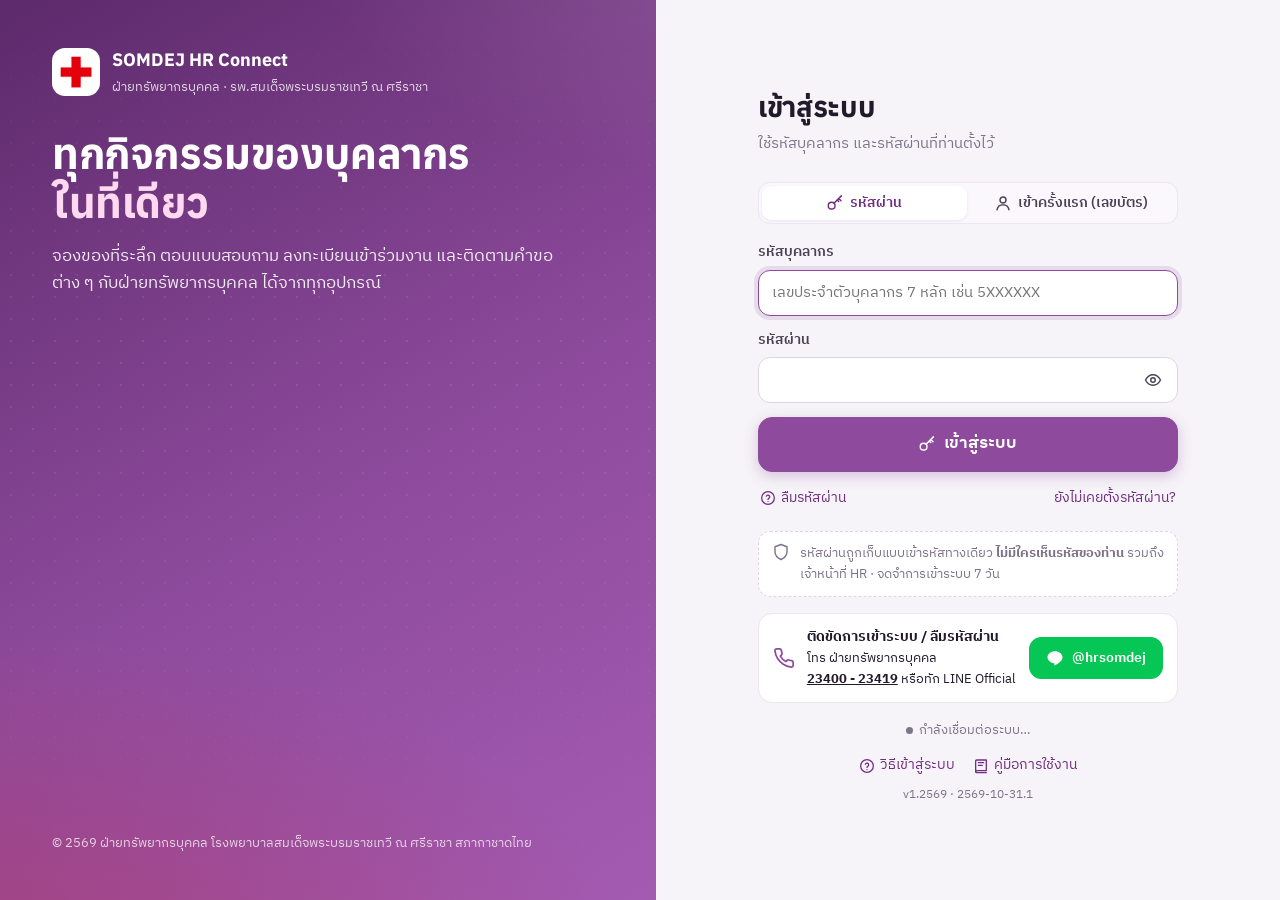
==== commit 91aafd6e: "build 2569-11-13.1 build 2569-11-13.1 — โหมดทดสอบก่อนใช้งานจริง · ล้างข้อมูลทดสอบ · ข้อความอีเมลแก้ไ" ====
--- a/index.html
+++ b/index.html
@@ -9,25 +9,34 @@
   <meta property="og:title" content="SOMDEJ HR Connect">
   <meta property="og:description" content="ศูนย์รวมกิจกรรมบุคลากร ฝ่ายทรัพยากรบุคคล รพ.สมเด็จพระบรมราชเทวี ณ ศรีราชา">
   <meta property="og:image" content="shirt-purple.jpg">
-  <link rel="icon" href="logo.jpg">
-  <link rel="apple-touch-icon" href="logo.jpg">
+  <!-- ไอคอนแอป (10 พ.ย. 69) -->
+  <link rel="manifest" href="manifest.webmanifest">
+  <link rel="icon" type="image/png" sizes="64x64" href="favicon-64.png">
+  <link rel="icon" type="image/svg+xml" href="icon.svg">
+  <link rel="apple-touch-icon" href="apple-touch-icon.png">
+  <meta name="apple-mobile-web-app-capable" content="yes">
+  <meta name="mobile-web-app-capable" content="yes">
+  <meta name="apple-mobile-web-app-title" content="HR Connect">
+  <meta name="apple-mobile-web-app-status-bar-style" content="default">
+  <script>if ('serviceWorker' in navigator) addEventListener('load', function () { navigator.serviceWorker.register('sw.js').catch(function () { }); });</script>
   <link rel="preconnect" href="https://fonts.googleapis.com">
   <link rel="preconnect" href="https://fonts.gstatic.com" crossorigin>
   <link href="https://fonts.googleapis.com/css2?family=Anuphan:wght@500;600;700&family=IBM+Plex+Sans+Thai:wght@400;500;600;700&display=swap" rel="stylesheet">
-  <link rel="stylesheet" href="style.css?v=2569-10-31.1">
+  <link rel="stylesheet" href="style.css?v=2569-11-13.1">
 </head>
 <body>
   <div class="boot" id="bootsplash"><div class="lg"><img src="logo.jpg" alt=""><span>กำลังโหลด SOMDEJ HR Connect…</span></div></div>
   <div id="app" class="app"></div>
   <div id="toasts" aria-live="polite"></div>
   <noscript>กรุณาเปิดใช้งาน JavaScript</noscript>
-  <script src="config.js?v=2569-10-31.1"></script>
-  <script src="app.js?v=2569-10-31.1-lic"></script>
-  <script src="pages-user.js?v=2569-10-31.1"></script>
-  <script src="pages-admin.js?v=2569-10-31.1"></script>
-  <script src="pages-order.js?v=2569-10-31.1"></script>
-  <script src="pages-print.js?v=2569-10-31.1"></script>
-  <script src="pages-th.js?v=2569-10-31.1"></script>
-  <script src="help.js?v=2569-10-31.1"></script>
+  <script src="config.js?v=2569-11-13.1"></script>
+  <script src="app.js?v=2569-11-13.1"></script>
+  <script src="pages-user.js?v=2569-11-13.1"></script>
+  <script src="pages-admin.js?v=2569-11-13.1"></script>
+  <script src="pages-order.js?v=2569-11-13.1"></script>
+  <script src="pages-print.js?v=2569-11-13.1"></script>
+  <script src="pages-th.js?v=2569-11-13.1"></script>
+  <script src="pages-test.js?v=2569-11-13.1"></script>
+  <script src="help.js?v=2569-11-13.1"></script>
 </body>
 </html>
--- a/style.css
+++ b/style.css
@@ -101,6 +101,7 @@
 /* ---------- เลย์เอาต์ ---------- */
 .app { min-height: 100vh; }
 .side { position: fixed; inset: 0 auto 0 0; width: var(--side); background: #fff; border-right: 1px solid var(--line); display: flex; flex-direction: column; z-index: 30; }
+.sidebg { display: none; }
 .side .brandbox { display: flex; align-items: center; gap: 11px; padding: 18px 18px 14px; }
 .side .brandbox img { width: 40px; height: 40px; border-radius: 11px; object-fit: cover; box-shadow: 0 2px 8px rgba(0,0,0,.08); }
 .side .brandbox b { font-family: var(--font-head); font-size: 16px; display: block; line-height: 1.15; }
@@ -140,7 +141,27 @@
   .bottomnav a { flex: 1; display: flex; flex-direction: column; align-items: center; gap: 2px; font-size: 11px; color: var(--muted); text-decoration: none; padding: 5px 2px; border-radius: 10px; }
   .bottomnav a.on { color: var(--accent-2); font-weight: 700; }
   .bottomnav a svg.i { width: 22px; height: 22px; }
+  .bottomnav a span { white-space: nowrap; }
+  /* 10 พ.ย. 69: เมนูเลื่อนจากซ้ายบนมือถือ */
+  .side { display: flex; width: min(86vw, 320px); transform: translateX(-104%); transition: transform .22s ease; z-index: 60; box-shadow: none; padding-top: env(safe-area-inset-top); }
+  body.drawer-open .side { transform: none; box-shadow: 0 0 40px rgba(13,35,64,.28); }
+  .sidebg { display: none; position: fixed; inset: 0; background: rgba(13,35,64,.38); z-index: 55; }
+  body.drawer-open .sidebg { display: block; }
+  body.drawer-open { overflow: hidden; }
+  .nav a { padding: 11px 12px; }
+  .topbar #btnmenu { margin-left: -6px; }
 }
+/* ---------- บริการสำหรับบุคลากร (หน้าแรก) ---------- */
+.svc-head { display: flex; align-items: baseline; justify-content: space-between; gap: 10px; flex-wrap: wrap; margin: 4px 0 10px; }
+.svc-head h2 { font-size: 19px; }
+.svcgrid { display: grid; grid-template-columns: repeat(auto-fill, minmax(260px, 1fr)); gap: 12px; margin-bottom: 22px; }
+.svc { display: flex; align-items: center; gap: 12px; padding: 14px 16px; background: #fff; border: 1px solid var(--line); border-radius: 16px; text-decoration: none; color: var(--ink); box-shadow: 0 1px 2px rgba(13,35,64,.04); transition: border-color .15s, box-shadow .15s; }
+.svc:hover { border-color: var(--accent); box-shadow: 0 4px 14px rgba(13,35,64,.08); }
+.svc .si { width: 44px; height: 44px; border-radius: 12px; display: grid; place-items: center; flex: none; background: var(--accent-soft); color: var(--accent-2); }
+.svc .si svg.i { width: 24px; height: 24px; }
+.svc-ubill .si { background: #e3f3fc; color: #0b84c6; } .svc-license .si { background: #eaf6ee; color: #1f8a4c; }
+.svc .st { flex: 1; min-width: 0; } .svc .st b { display: block; font-size: 15px; } .svc .st small { display: block; color: var(--muted); font-size: 12.5px; }
+.svc > svg.i:last-child { color: var(--muted); width: 18px; height: 18px; flex: none; }
 
 /* ---------- เข้าสู่ระบบ ---------- */
 .login { min-height: 100vh; display: grid; grid-template-columns: 1.05fr 1fr; }
@@ -738,3 +759,14 @@
 .grid2 input[type=datetime-local], .grid3 input[type=datetime-local] { min-width: 0; max-width: 100%; }
 .th-awbar .btn { white-space: normal; text-align: left; height: auto; }
 .th-cattabs { max-width: 100%; }
+
+/* 13 พ.ย. 69: โหมดทดสอบก่อนใช้งานจริง */
+.announce.tl-on { background: linear-gradient(90deg, #fff1e6, #fff); border-color: #f5c08a; color: #8a3b00; }
+.tl-steps { margin: 0; padding-left: 20px; line-height: 1.9; }
+.tl-evs { display: grid; grid-template-columns: repeat(auto-fill, minmax(280px, 1fr)); gap: 10px; margin-top: 6px; }
+.tl-ev { display: flex; gap: 10px; align-items: flex-start; border: 1px solid var(--line); border-radius: 12px; padding: 10px 12px; cursor: pointer; background: #fff; line-height: 1.5; }
+.tl-ev.on { border-color: #f5c08a; background: #fff8f1; }
+.tl-ev input { margin-top: 4px; flex: none; }
+.tl-ev .dot { width: 10px; height: 10px; border-radius: 50%; margin-top: 7px; flex: none; }
+.tl-testers { display: flex; flex-wrap: wrap; gap: 6px; margin-top: 8px; }
+.tl-reset { border-color: #f1c6c8; }
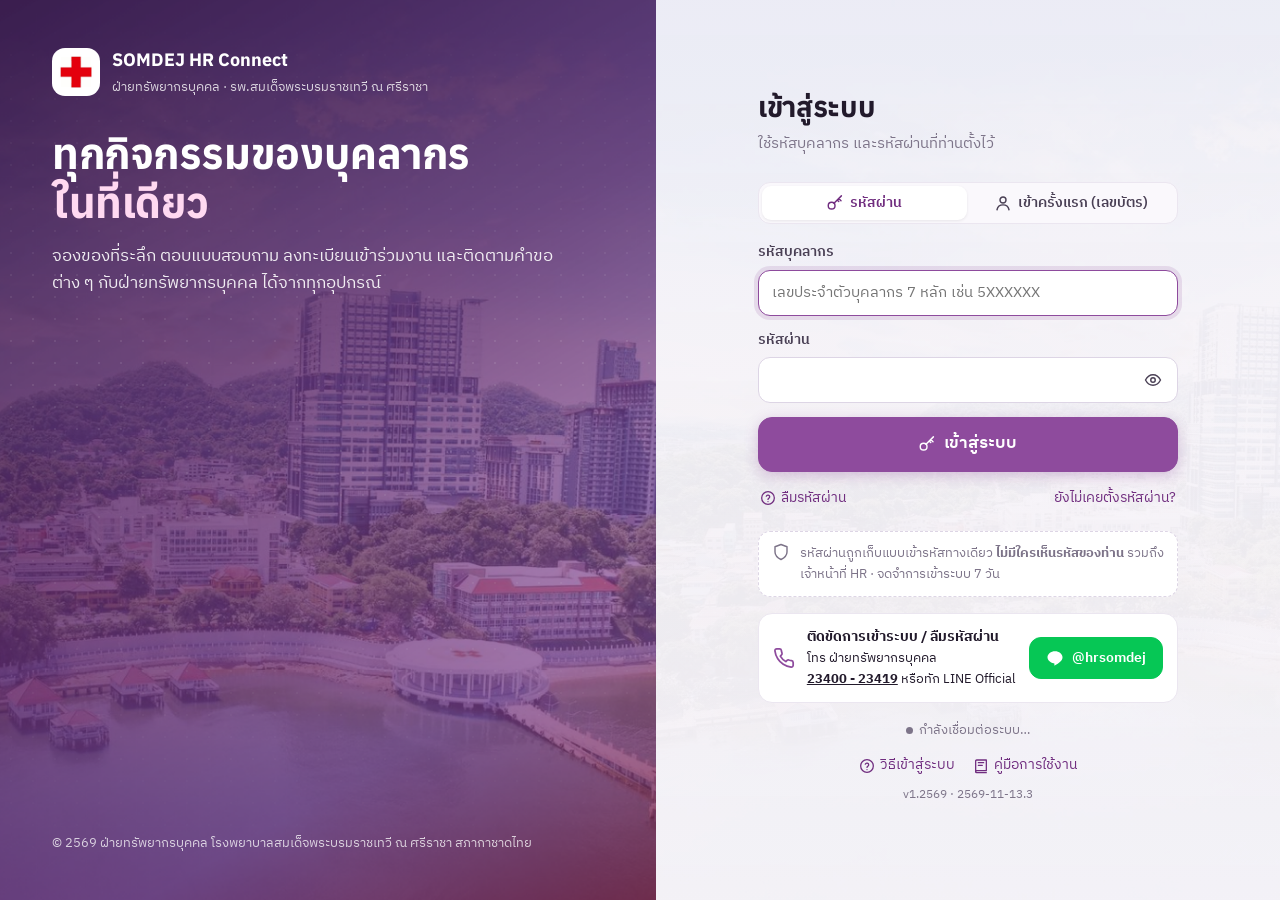
==== commit 83fbcb79: "build 2569-11-13.3 build 2569-11-13.3: ค้นหาในหน้าเสนอชื่อ · หน้าวิธีใช้ · พื้นหลังรูป รพ. · เมนู/ลิ" ====
--- a/index.html
+++ b/index.html
@@ -22,21 +22,22 @@
   <link rel="preconnect" href="https://fonts.googleapis.com">
   <link rel="preconnect" href="https://fonts.gstatic.com" crossorigin>
   <link href="https://fonts.googleapis.com/css2?family=Anuphan:wght@500;600;700&family=IBM+Plex+Sans+Thai:wght@400;500;600;700&display=swap" rel="stylesheet">
-  <link rel="stylesheet" href="style.css?v=2569-11-13.1">
+  <link rel="stylesheet" href="style.css?v=2569-11-13.3">
 </head>
 <body>
   <div class="boot" id="bootsplash"><div class="lg"><img src="logo.jpg" alt=""><span>กำลังโหลด SOMDEJ HR Connect…</span></div></div>
   <div id="app" class="app"></div>
   <div id="toasts" aria-live="polite"></div>
   <noscript>กรุณาเปิดใช้งาน JavaScript</noscript>
-  <script src="config.js?v=2569-11-13.1"></script>
-  <script src="app.js?v=2569-11-13.1"></script>
-  <script src="pages-user.js?v=2569-11-13.1"></script>
-  <script src="pages-admin.js?v=2569-11-13.1"></script>
-  <script src="pages-order.js?v=2569-11-13.1"></script>
-  <script src="pages-print.js?v=2569-11-13.1"></script>
-  <script src="pages-th.js?v=2569-11-13.1"></script>
-  <script src="pages-test.js?v=2569-11-13.1"></script>
-  <script src="help.js?v=2569-11-13.1"></script>
+  <script src="config.js?v=2569-11-13.3"></script>
+  <script src="app.js?v=2569-11-13.3"></script>
+  <script src="pages-user.js?v=2569-11-13.3"></script>
+  <script src="pages-admin.js?v=2569-11-13.3"></script>
+  <script src="pages-order.js?v=2569-11-13.3"></script>
+  <script src="pages-print.js?v=2569-11-13.3"></script>
+  <script src="pages-th.js?v=2569-11-13.3"></script>
+  <script src="pages-test.js?v=2569-11-13.3"></script>
+  <script src="pages-portal.js?v=2569-11-13.3"></script>
+  <script src="help.js?v=2569-11-13.3"></script>
 </body>
 </html>
--- a/style.css
+++ b/style.css
@@ -770,3 +770,14 @@
 .tl-ev .dot { width: 10px; height: 10px; border-radius: 50%; margin-top: 7px; flex: none; }
 .tl-testers { display: flex; flex-wrap: wrap; gap: 6px; margin-top: 8px; }
 .tl-reset { border-color: #f1c6c8; }
+
+/* 13 พ.ย. 69: หน้าเข้าสู่ระบบ — ภาพโรงพยาบาล (ภาพเดียวกับ TalentGate) + ม่านสีม่วง HR Connect + เคลื่อนช้า */
+.login .hero { background: #3d1a4a; isolation: isolate; }
+.login .hero::before { content: ''; position: absolute; inset: -4%; z-index: -1; pointer-events: none;
+  background: linear-gradient(150deg, rgba(52,18,64,.93) 0%, rgba(93,42,107,.82) 42%, rgba(142,75,157,.6) 75%, rgba(200,32,46,.42) 100%), linear-gradient(0deg, rgba(36,10,46,.75) 0%, transparent 48%), url(bg.jpg?v=1) 58% 42%/cover no-repeat;
+  animation: hcKen 38s ease-in-out infinite alternate; will-change: transform; }
+@keyframes hcKen { from { transform: scale(1) translate3d(0,0,0); } to { transform: scale(1.08) translate3d(-1.5%,-1.2%,0); } }
+.login .panel { background: linear-gradient(180deg, rgba(246,243,248,.93), rgba(246,243,248,.98)), url(bg.jpg?v=1) 20% 80%/cover no-repeat; }
+@media (prefers-reduced-motion: reduce) { .login .hero::before { animation: none; } }
+.th-find { margin-bottom: 14px; }
+.th-find .f { display: flex; align-items: center; gap: 6px; font-weight: 600; margin-bottom: 6px; }
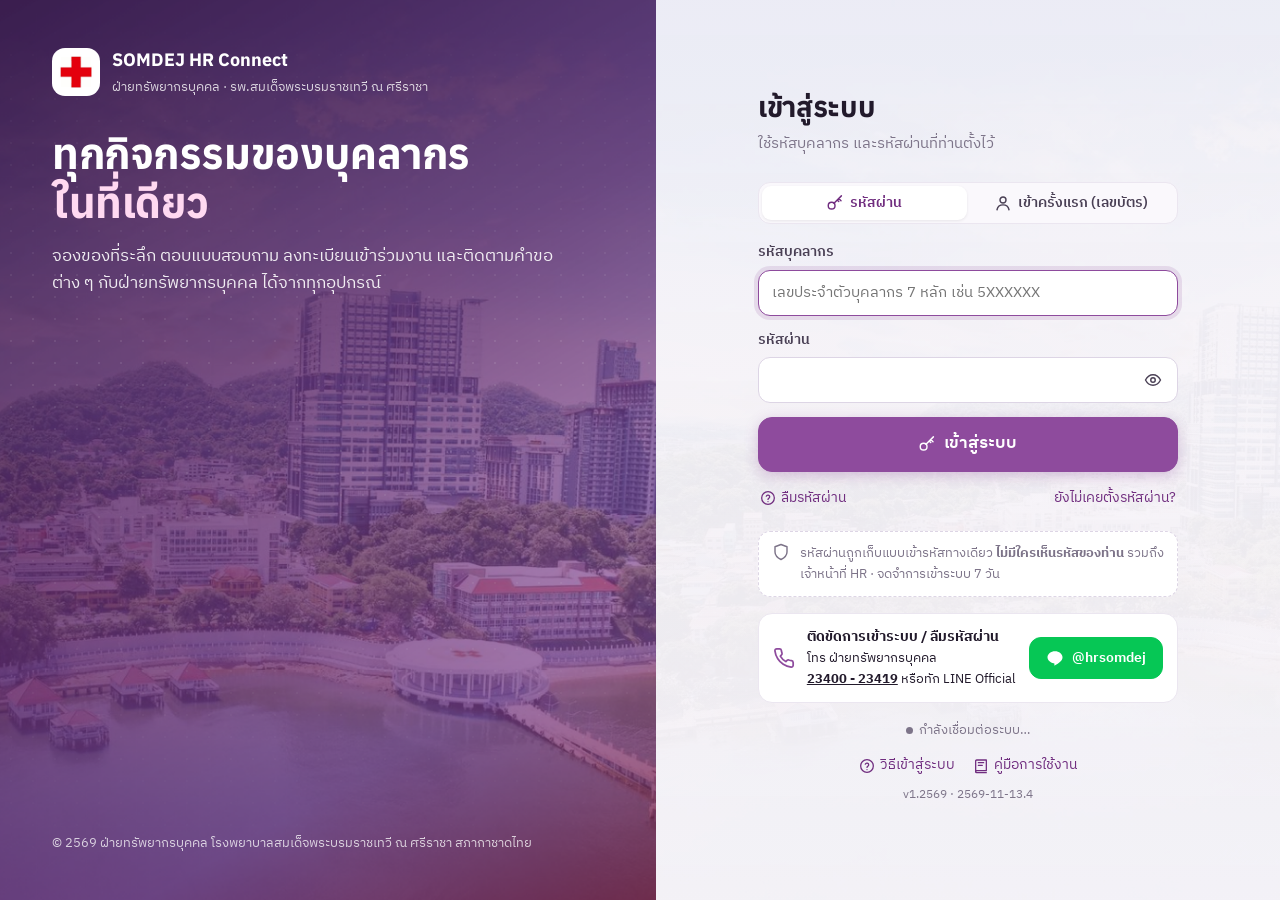
==== commit de588932: "2569-11-13.4 ช่องใส่ภาพหน้าปกสำหรับกิจกรรม Town Hall" ====
--- a/index.html
+++ b/index.html
@@ -22,22 +22,22 @@
   <link rel="preconnect" href="https://fonts.googleapis.com">
   <link rel="preconnect" href="https://fonts.gstatic.com" crossorigin>
   <link href="https://fonts.googleapis.com/css2?family=Anuphan:wght@500;600;700&family=IBM+Plex+Sans+Thai:wght@400;500;600;700&display=swap" rel="stylesheet">
-  <link rel="stylesheet" href="style.css?v=2569-11-13.3">
+  <link rel="stylesheet" href="style.css?v=2569-11-13.4">
 </head>
 <body>
   <div class="boot" id="bootsplash"><div class="lg"><img src="logo.jpg" alt=""><span>กำลังโหลด SOMDEJ HR Connect…</span></div></div>
   <div id="app" class="app"></div>
   <div id="toasts" aria-live="polite"></div>
   <noscript>กรุณาเปิดใช้งาน JavaScript</noscript>
-  <script src="config.js?v=2569-11-13.3"></script>
-  <script src="app.js?v=2569-11-13.3"></script>
-  <script src="pages-user.js?v=2569-11-13.3"></script>
-  <script src="pages-admin.js?v=2569-11-13.3"></script>
-  <script src="pages-order.js?v=2569-11-13.3"></script>
-  <script src="pages-print.js?v=2569-11-13.3"></script>
-  <script src="pages-th.js?v=2569-11-13.3"></script>
-  <script src="pages-test.js?v=2569-11-13.3"></script>
-  <script src="pages-portal.js?v=2569-11-13.3"></script>
-  <script src="help.js?v=2569-11-13.3"></script>
+  <script src="config.js?v=2569-11-13.4"></script>
+  <script src="app.js?v=2569-11-13.4"></script>
+  <script src="pages-user.js?v=2569-11-13.4"></script>
+  <script src="pages-admin.js?v=2569-11-13.4"></script>
+  <script src="pages-order.js?v=2569-11-13.4"></script>
+  <script src="pages-print.js?v=2569-11-13.4"></script>
+  <script src="pages-th.js?v=2569-11-13.4"></script>
+  <script src="pages-test.js?v=2569-11-13.4"></script>
+  <script src="pages-portal.js?v=2569-11-13.4"></script>
+  <script src="help.js?v=2569-11-13.4"></script>
 </body>
 </html>
--- a/style.css
+++ b/style.css
@@ -781,3 +781,14 @@
 @media (prefers-reduced-motion: reduce) { .login .hero::before { animation: none; } }
 .th-find { margin-bottom: 14px; }
 .th-find .f { display: flex; align-items: center; gap: 6px; font-weight: 600; margin-bottom: 6px; }
+
+/* 13 พ.ย. 69: ภาพหน้าปกกิจกรรม Town Hall */
+.th-card .th-cover.has-img { background: #f4f1ec; }
+.th-card .th-cover.has-img img { width: 100%; height: 100%; display: block; }
+.th-heropic { height: 220px; background: #f4f1ec; border-bottom: 4px solid var(--th, #ED1C24); }
+.th-heropic img { width: 100%; height: 100%; display: block; }
+@media (max-width: 640px) { .th-heropic { height: 150px; } }
+.th-coveredit { display: flex; gap: 16px; align-items: flex-start; flex-wrap: wrap; }
+.th-coverprev { position: relative; width: 260px; height: 136px; border-radius: 12px; overflow: hidden; flex: none; background: linear-gradient(135deg, var(--ec, #ED1C24) 0%, #9e1018 100%); border: 1px solid var(--line); }
+.th-coverprev img { width: 100%; height: 100%; display: block; background: #f4f1ec; }
+.th-coverprev .th-coverin svg.i { width: 34px; height: 34px; }
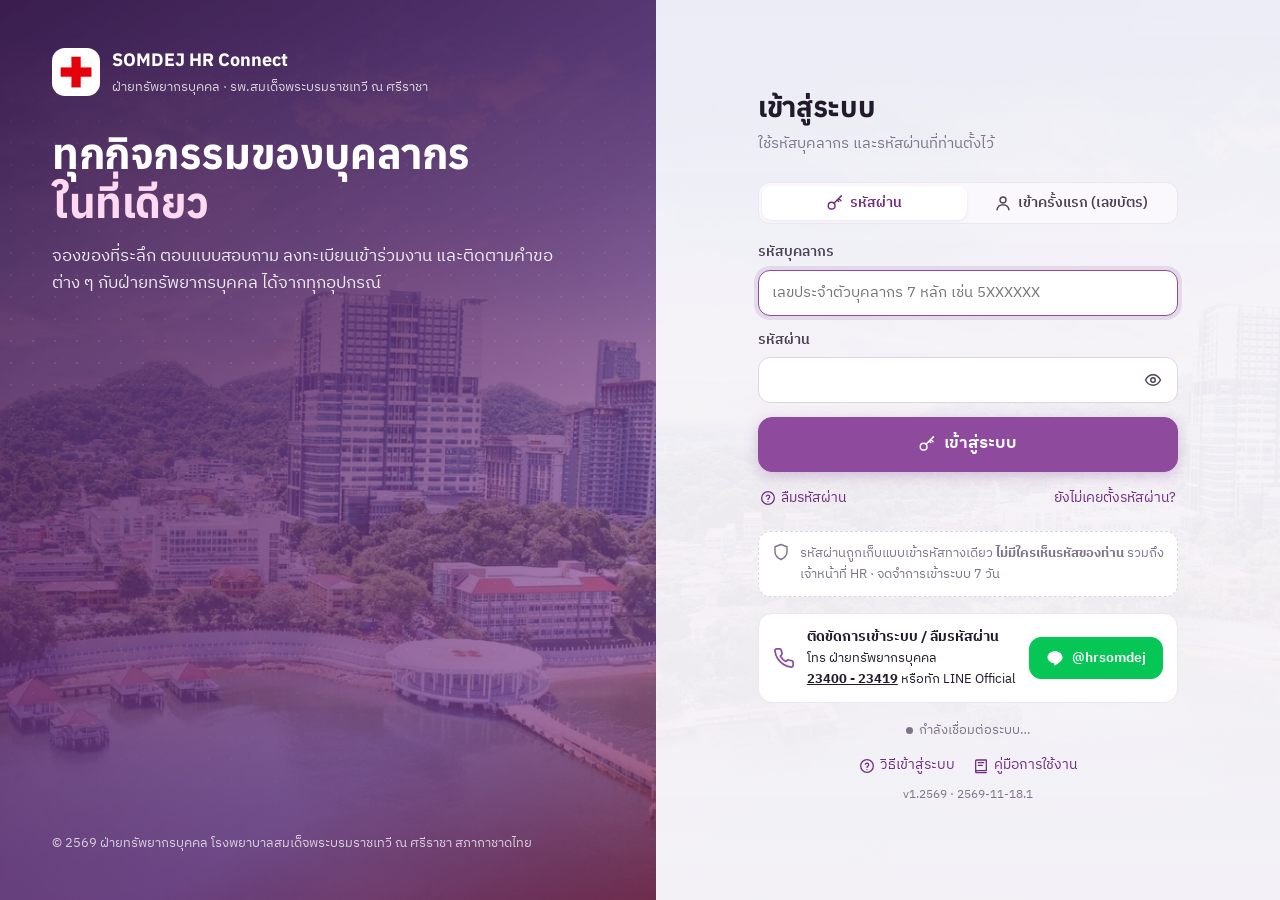
==== commit 33718d1f: "build 2569-11-18.1 build 2569-11-18.1 — กิจกรรมผ้า/ชุดปฏิบัติงาน: เลือกไซซ์ · สิทธิ์รายคน · ภาพหน้าป" ====
--- a/index.html
+++ b/index.html
@@ -22,22 +22,22 @@
   <link rel="preconnect" href="https://fonts.googleapis.com">
   <link rel="preconnect" href="https://fonts.gstatic.com" crossorigin>
   <link href="https://fonts.googleapis.com/css2?family=Anuphan:wght@500;600;700&family=IBM+Plex+Sans+Thai:wght@400;500;600;700&display=swap" rel="stylesheet">
-  <link rel="stylesheet" href="style.css?v=2569-11-13.4">
+  <link rel="stylesheet" href="style.css?v=2569-11-18.1">
 </head>
 <body>
   <div class="boot" id="bootsplash"><div class="lg"><img src="logo.jpg" alt=""><span>กำลังโหลด SOMDEJ HR Connect…</span></div></div>
   <div id="app" class="app"></div>
   <div id="toasts" aria-live="polite"></div>
   <noscript>กรุณาเปิดใช้งาน JavaScript</noscript>
-  <script src="config.js?v=2569-11-13.4"></script>
-  <script src="app.js?v=2569-11-13.4"></script>
-  <script src="pages-user.js?v=2569-11-13.4"></script>
-  <script src="pages-admin.js?v=2569-11-13.4"></script>
-  <script src="pages-order.js?v=2569-11-13.4"></script>
-  <script src="pages-print.js?v=2569-11-13.4"></script>
-  <script src="pages-th.js?v=2569-11-13.4"></script>
-  <script src="pages-test.js?v=2569-11-13.4"></script>
-  <script src="pages-portal.js?v=2569-11-13.4"></script>
-  <script src="help.js?v=2569-11-13.4"></script>
+  <script src="config.js?v=2569-11-18.1"></script>
+  <script src="app.js?v=2569-11-18.1"></script>
+  <script src="pages-user.js?v=2569-11-18.1"></script>
+  <script src="pages-admin.js?v=2569-11-18.1"></script>
+  <script src="pages-order.js?v=2569-11-18.1"></script>
+  <script src="pages-print.js?v=2569-11-18.1"></script>
+  <script src="pages-th.js?v=2569-11-18.1"></script>
+  <script src="pages-test.js?v=2569-11-18.1"></script>
+  <script src="pages-portal.js?v=2569-11-18.1"></script>
+  <script src="help.js?v=2569-11-18.1"></script>
 </body>
 </html>
--- a/style.css
+++ b/style.css
@@ -792,3 +792,54 @@
 .th-coverprev { position: relative; width: 260px; height: 136px; border-radius: 12px; overflow: hidden; flex: none; background: linear-gradient(135deg, var(--ec, #ED1C24) 0%, #9e1018 100%); border: 1px solid var(--line); }
 .th-coverprev img { width: 100%; height: 100%; display: block; background: #f4f1ec; }
 .th-coverprev .th-coverin svg.i { width: 34px; height: 34px; }
+
+/* ---- 18 พ.ย. 69: กิจกรรมผ้า/ชุด — ตารางไซซ์ · ผู้มีสิทธิ์รายคน · ภาพหน้าปก ---- */
+.pkcoverprev { background: var(--ec, #1A5FD0); }
+.pkcoverprev .coverico svg.i { width: 40px; height: 40px; }
+.pkchips { display: flex; flex-wrap: wrap; gap: 4px; align-items: center; }
+.pkchips .chip { padding-right: 4px; }
+.pkchips .chip button { border: 0; background: transparent; padding: 0 2px; cursor: pointer; color: inherit; display: inline-grid; place-items: center; }
+.pkchips .chip button svg.i { width: 13px; height: 13px; }
+.input.sm.pkchadd { min-height: 32px; padding: 4px 8px; font-size: 13px; width: auto; max-width: 170px; }
+.pkchlist { display: grid; gap: 10px; }
+.pkch { display: flex; gap: 12px; align-items: center; border: 1px solid var(--line); border-radius: 14px; padding: 10px 12px; flex-wrap: wrap; }
+.pkchic { width: 40px; height: 40px; border-radius: 12px; display: grid; place-items: center; background: var(--accent-soft); color: var(--accent-2); flex: none; }
+.pkvbox { border: 1px solid var(--line); border-radius: 14px; padding: 12px; margin: 12px 0; background: var(--surface-2); }
+.pkvbox .t input.input { min-height: 34px; padding: 4px 8px; }
+.pkstep .sh .btn { flex: none; }
+.pkcuts { margin-bottom: 12px; }
+.size.pkcustom b svg.i { width: 22px; height: 22px; }
+.pkcustin { margin-top: 12px; margin-bottom: 0; }
+.pkszbox { border: 1px solid var(--line); border-radius: 14px; padding: 12px; margin-bottom: 12px; }
+.pkszbox .sh { display: flex; align-items: center; gap: 10px; margin-bottom: 10px; }
+.pkszbox .sh h3 { font-size: 15px; }
+.pkszbox .cut { padding: 8px 10px; } .pkszbox .cut .ic { width: 34px; height: 34px; } .pkszbox .cut b { font-size: 15px; }
+.pkszbox .sizes { grid-template-columns: repeat(auto-fill, minmax(84px, 1fr)); gap: 8px; }
+.pkszbox .size { padding: 8px 4px; } .pkszbox .size b { font-size: 17px; }
+.pkmine { display: flex; flex-wrap: wrap; gap: 6px 14px; margin: 4px 0 6px; }
+.pkmine span { display: flex; flex-direction: column; }
+.pkmine small { color: var(--muted); font-size: 12px; }
+.pkmine b { font-size: 15px; }
+.mybanner.warnb { background: linear-gradient(120deg, #fff4e6, #fff); border-color: #f5d2a6; }
+.mybanner.warnb .big { background: var(--warn); box-shadow: none; }
+.pkconfsz { display: grid; gap: 6px; margin: 12px auto 0; max-width: 360px; text-align: left; }
+.pkconfsz div { display: flex; justify-content: space-between; gap: 10px; border: 1px solid var(--line); border-radius: 10px; padding: 8px 12px; }
+.pkconfsz small { color: var(--muted); }
+.pkconfsz b { text-align: right; }
+.pkszsum { padding: 10px 0; border-bottom: 1px dashed var(--line); }
+.pkszsum:last-child { border-bottom: 0; }
+.chart.pkszt { margin-top: 4px; font-size: 13px; }
+.chart.pkszt td { color: var(--muted); }
+.chart.pkszt td.has { color: var(--ink, #221a2b); font-weight: 700; background: var(--accent-soft); }
+.ealist { display: grid; gap: 6px; max-height: 420px; overflow: auto; }
+.eaitem { display: flex; align-items: center; gap: 10px; border: 1px solid var(--line); border-radius: 12px; padding: 8px 10px; background: #fff; cursor: pointer; width: 100%; font: inherit; color: inherit; }
+.eaitem:hover { border-color: var(--accent); background: var(--accent-soft); }
+.eegrid { display: grid; grid-template-columns: 1fr 1fr; gap: 6px; max-height: 380px; overflow: auto; padding: 2px; }
+.eeitem { display: flex; gap: 8px; align-items: flex-start; border: 1px solid var(--line); border-radius: 10px; padding: 8px 10px; cursor: pointer; background: #fff; }
+.eeitem.on { border-color: var(--accent); background: var(--accent-soft); }
+.eeitem input { margin-top: 3px; flex: none; }
+.eeitem b { display: block; font-weight: 600; font-size: 13.5px; line-height: 1.4; }
+.eeitem small { color: var(--muted); font-size: 12px; }
+@media (max-width: 640px) { .eegrid { grid-template-columns: 1fr; } .pkch .btn { padding: 6px 10px; } }
+.pksizes { grid-template-columns: repeat(auto-fill, minmax(118px, 1fr)); }
+@media (max-width: 520px) { .pksizes { grid-template-columns: repeat(3, 1fr); } }
